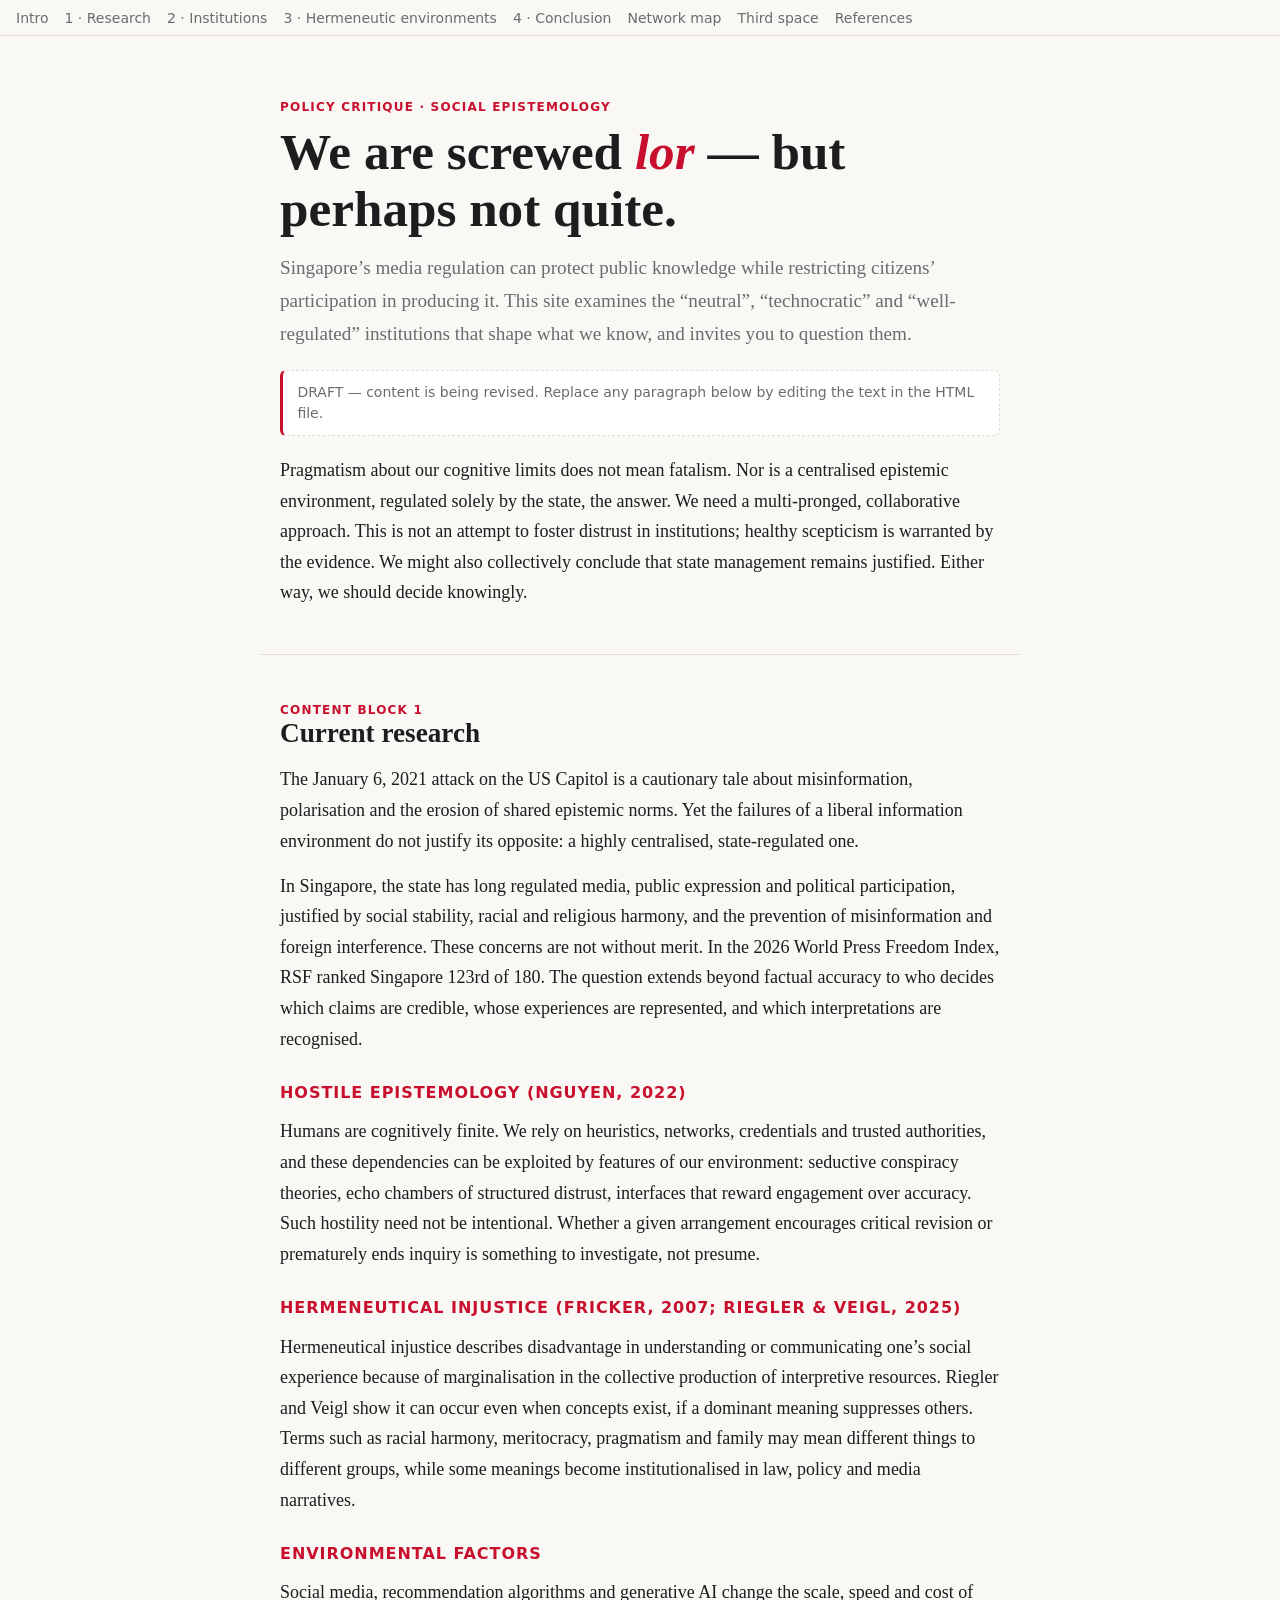
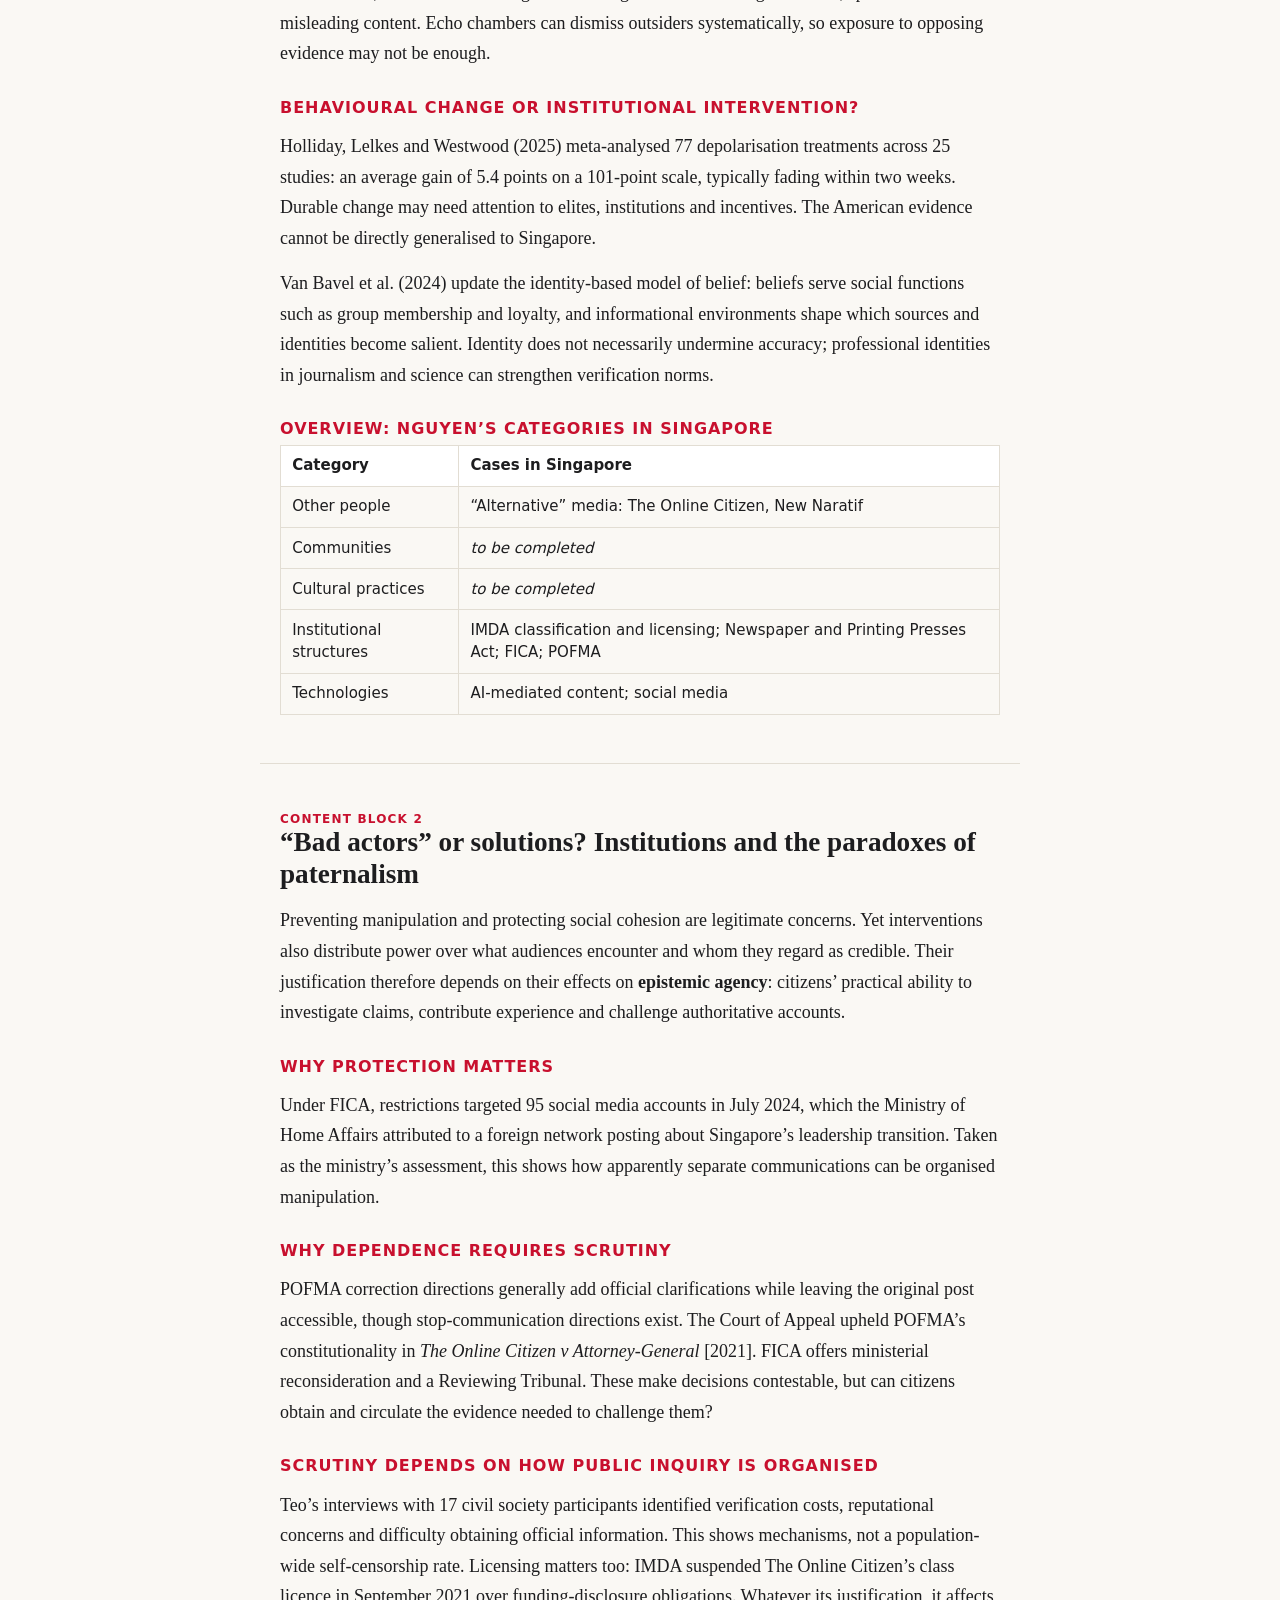
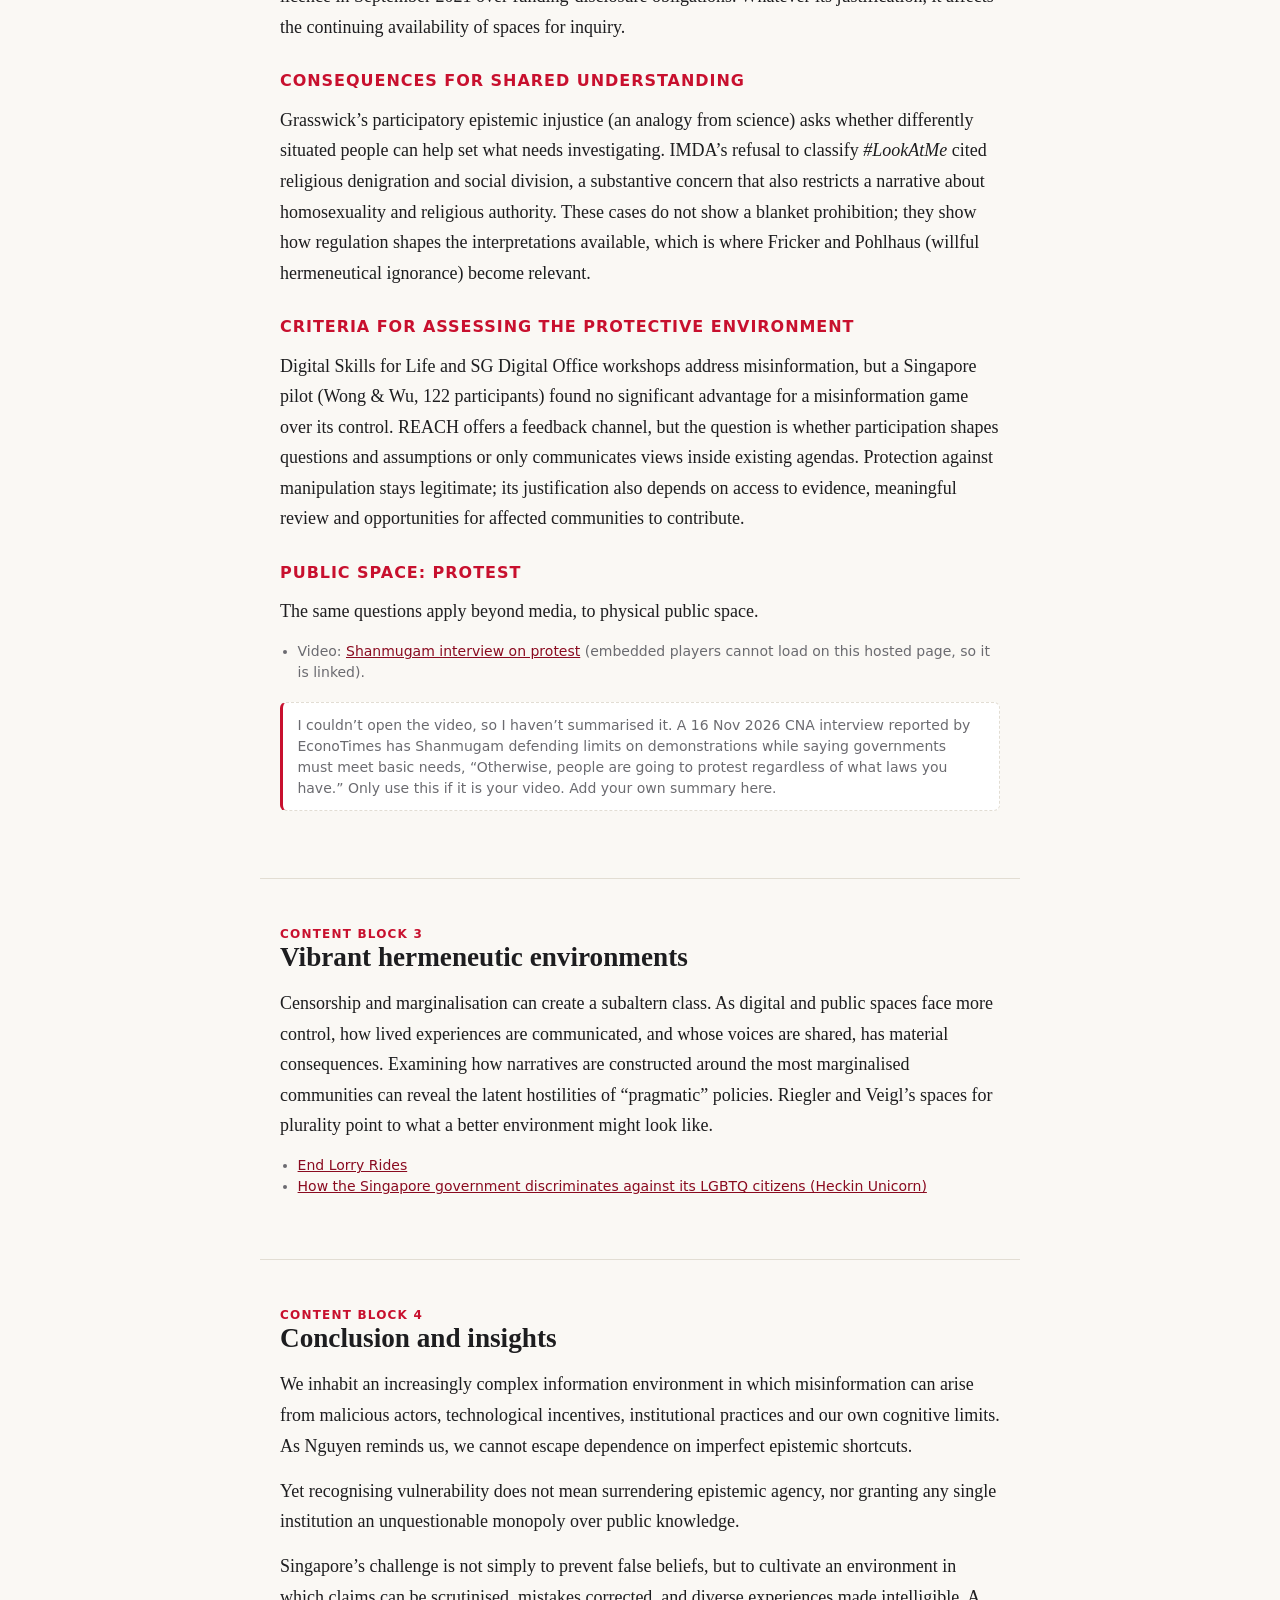
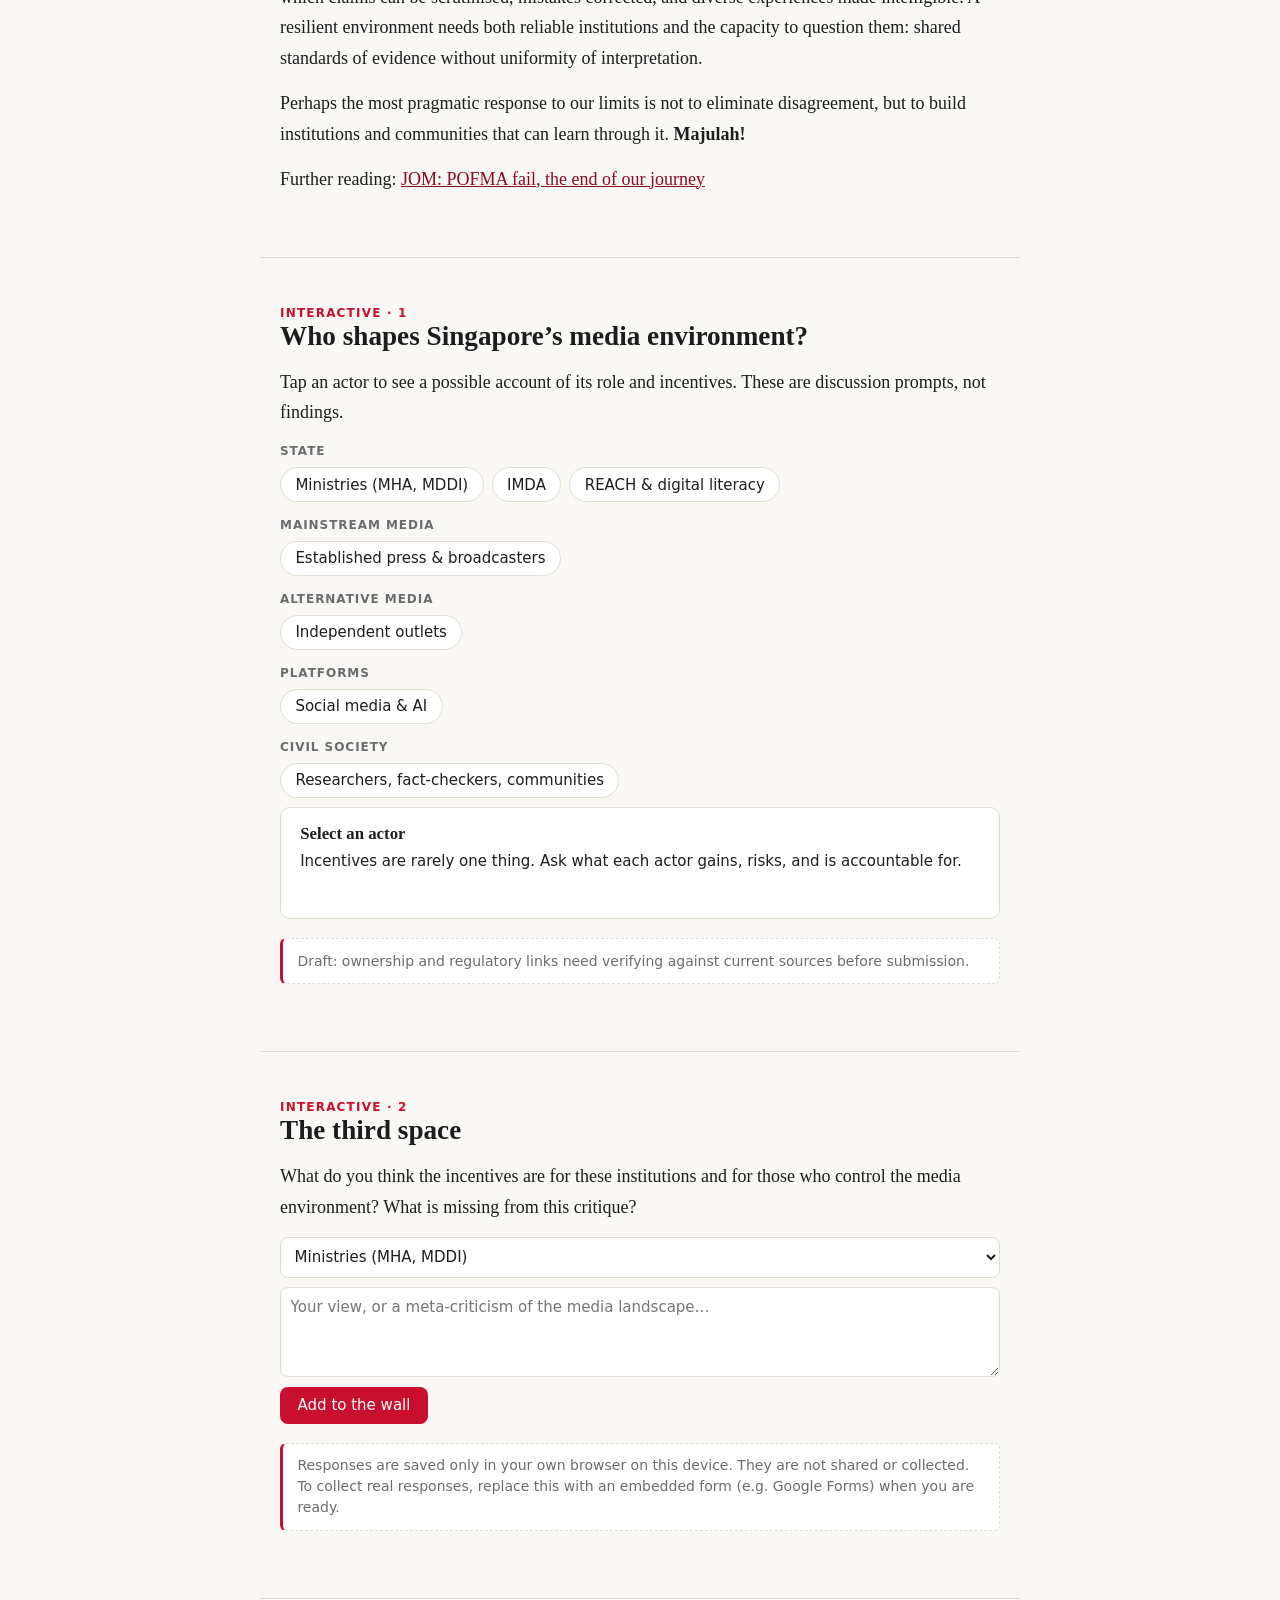
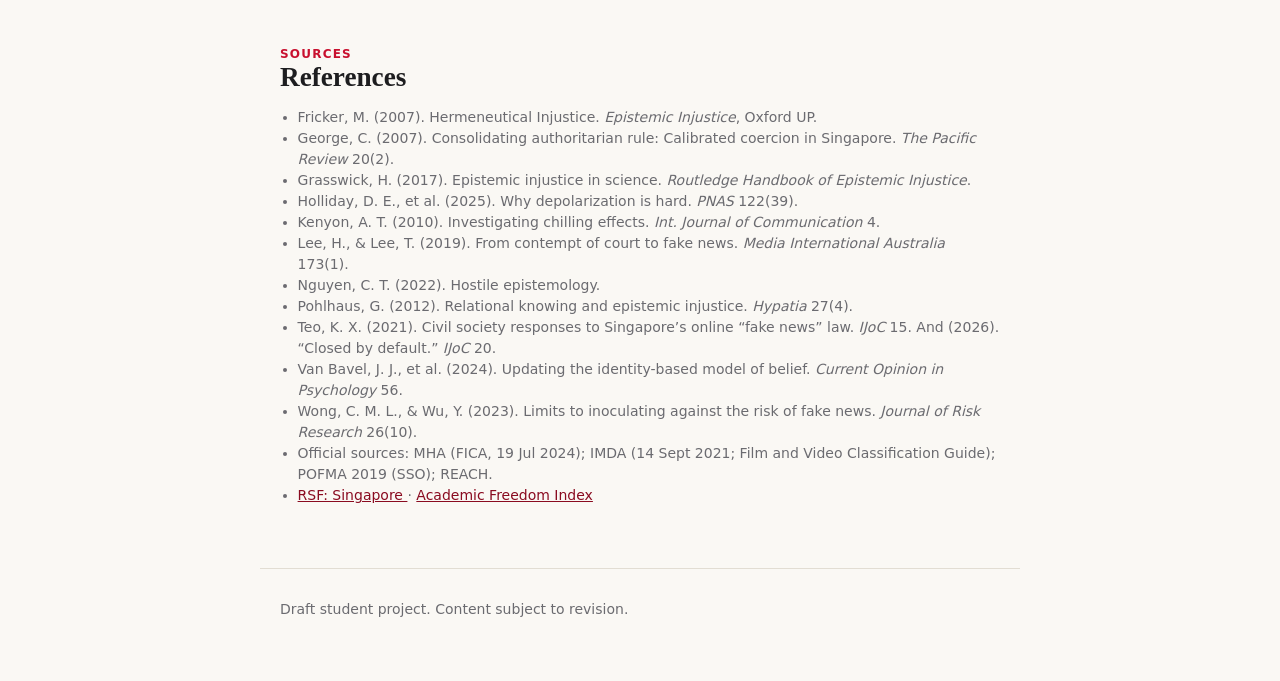
==== we-are-screwed-lor.html @ 7465f255 "Add epistemic environment page Co-authored-by: copilot-swe-agent[bot] <198982749+Copilot@users.norep" ====
<!doctype html>
<html lang="en">
  <head>
    <meta charset="utf-8">
    <meta name="viewport" content="width=device-width, initial-scale=1, viewport-fit=cover">
    <title>We Are Screwed Lor — Singapore’s Epistemic Environment</title>
    <style>
      :root {
        --bg: #faf8f4;
        --fg: #1d1d1f;
        --mute: #6b6b70;
        --card: #fff;
        --line: #e2ddd3;
        --acc: #c8102e;
        --acc2: #8a0b20;
        box-sizing: border-box;
        padding-top: env(safe-area-inset-top, 0px);
        padding-bottom: env(safe-area-inset-bottom, 0px);
      }

      @media (prefers-color-scheme: dark) {
        :root:not([data-theme="light"]) {
          --bg: #17161a;
          --fg: #ecebe8;
          --mute: #a09fa6;
          --card: #222126;
          --line: #38363d;
          --acc: #ff5a6e;
          --acc2: #ff8f9c;
        }
      }

      :root[data-theme="dark"] {
        --bg: #17161a;
        --fg: #ecebe8;
        --mute: #a09fa6;
        --card: #222126;
        --line: #38363d;
        --acc: #ff5a6e;
        --acc2: #ff8f9c;
      }

      html {
        scroll-behavior: smooth;
        scroll-padding-top: env(safe-area-inset-top, 0px);
      }

      * {
        box-sizing: border-box;
      }

      body {
        margin: 0;
        background: var(--bg);
        color: var(--fg);
        font: 18px/1.7 Georgia, "Times New Roman", serif;
      }

      nav {
        position: sticky;
        top: env(safe-area-inset-top, 0px);
        display: flex;
        gap: 1rem;
        overflow-x: auto;
        padding: 0.6rem 1rem;
        background: var(--bg);
        border-bottom: 1px solid var(--line);
        font: 14px system-ui, sans-serif;
        z-index: 5;
      }

      nav a {
        color: var(--mute);
        text-decoration: none;
        white-space: nowrap;
      }

      nav a:hover {
        color: var(--acc);
      }

      body::before {
        content: "";
        position: fixed;
        inset: 0 0 auto;
        height: env(safe-area-inset-top, 0px);
        background: var(--bg);
        z-index: 10;
      }

      header {
        max-width: 760px;
        margin: auto;
        padding: 4rem 1.25rem 2rem;
      }

      h1 {
        margin: 0.2em 0;
        font-size: clamp(2rem, 6vw, 3.2rem);
        line-height: 1.1;
      }

      h1 em {
        color: var(--acc);
      }

      h2 {
        margin: 0 0 0.3em;
        font-size: 1.7rem;
        line-height: 1.2;
      }

      h3 {
        margin: 1.8em 0 0.4em;
        color: var(--acc);
        font: 600 1rem system-ui, sans-serif;
        letter-spacing: 0.06em;
        text-transform: uppercase;
      }

      .tag {
        color: var(--acc);
        font: 600 12px system-ui, sans-serif;
        letter-spacing: 0.1em;
        text-transform: uppercase;
      }

      section {
        max-width: 760px;
        margin: auto;
        padding: 3rem 1.25rem;
        border-top: 1px solid var(--line);
      }

      p {
        margin: 0.8em 0;
      }

      .lede {
        color: var(--mute);
        font-size: 1.2rem;
      }

      .note {
        margin: 1.2rem 0;
        padding: 0.7rem 0.9rem;
        background: var(--card);
        border: 1px dashed var(--line);
        border-left: 3px solid var(--acc);
        border-radius: 6px;
        color: var(--mute);
        font: 14px/1.5 system-ui, sans-serif;
      }

      .wrap {
        overflow-x: auto;
      }

      table {
        width: 100%;
        min-width: 480px;
        border-collapse: collapse;
        font: 15px/1.5 system-ui, sans-serif;
      }

      th,
      td {
        padding: 0.55rem 0.7rem;
        border: 1px solid var(--line);
        text-align: left;
        vertical-align: top;
      }

      th {
        background: var(--card);
      }

      ul.src {
        padding-left: 1.1rem;
        color: var(--mute);
        font: 14px/1.5 system-ui, sans-serif;
      }

      a {
        color: var(--acc2);
      }

      /* interactive */
      .btns {
        display: flex;
        flex-wrap: wrap;
        gap: 0.5rem;
        margin: 0.6rem 0;
      }

      button,
      select,
      textarea {
        color: var(--fg);
        font: 15px system-ui, sans-serif;
      }

      .node {
        padding: 0.45rem 0.9rem;
        background: var(--card);
        border: 1px solid var(--line);
        border-radius: 999px;
        cursor: pointer;
      }

      .node[aria-pressed="true"] {
        background: var(--acc);
        border-color: var(--acc);
        color: #fff;
      }

      .layer {
        margin-top: 1rem;
        color: var(--mute);
        font: 600 12px system-ui, sans-serif;
        letter-spacing: 0.08em;
        text-transform: uppercase;
      }

      #detail {
        min-height: 7rem;
        padding: 1rem 1.2rem;
        background: var(--card);
        border: 1px solid var(--line);
        border-radius: 10px;
        font: 15px/1.6 system-ui, sans-serif;
      }

      #detail h4 {
        margin: 0 0 0.3rem;
        font: 600 1.05rem Georgia, serif;
      }

      form {
        display: grid;
        gap: 0.6rem;
      }

      select,
      textarea {
        width: 100%;
        padding: 0.6rem;
        background: var(--card);
        border: 1px solid var(--line);
        border-radius: 8px;
      }

      textarea {
        min-height: 90px;
        resize: vertical;
      }

      .go {
        justify-self: start;
        padding: 0.6rem 1.1rem;
        background: var(--acc);
        border: 0;
        border-radius: 8px;
        color: #fff;
        cursor: pointer;
      }

      .entry {
        margin: 0.6rem 0;
        padding: 0.7rem 0.9rem;
        background: var(--card);
        border: 1px solid var(--line);
        border-radius: 8px;
        font: 15px/1.5 system-ui, sans-serif;
      }

      .entry small {
        display: block;
        color: var(--mute);
      }

      footer {
        max-width: 760px;
        margin: auto;
        padding: 2rem 1.25rem 4rem;
        border-top: 1px solid var(--line);
        color: var(--mute);
        font: 14px system-ui, sans-serif;
      }
    </style>
  </head>
  <body>
    <nav>
      <a href="#top">Intro</a>
      <a href="#b1">1 · Research</a>
      <a href="#b2">2 · Institutions</a>
      <a href="#b3">3 · Hermeneutic environments</a>
      <a href="#b4">4 · Conclusion</a>
      <a href="#map">Network map</a>
      <a href="#forum">Third space</a>
      <a href="#refs">References</a>
    </nav>

    <header id="top">
      <div class="tag">Policy critique · Social epistemology</div>
      <h1>We are screwed <em>lor</em> — but perhaps not quite.</h1>
      <p class="lede">
        Singapore’s media regulation can protect public knowledge while
        restricting citizens’ participation in producing it. This site examines
        the “neutral”, “technocratic” and “well-regulated” institutions that
        shape what we know, and invites you to question them.
      </p>
      <div class="note">
        DRAFT — content is being revised. Replace any paragraph below by editing
        the text in the HTML file.
      </div>
      <p>
        Pragmatism about our cognitive limits does not mean fatalism. Nor is a
        centralised epistemic environment, regulated solely by the state, the
        answer. We need a multi-pronged, collaborative approach. This is not an
        attempt to foster distrust in institutions; healthy scepticism is
        warranted by the evidence. We might also collectively conclude that
        state management remains justified. Either way, we should decide
        knowingly.
      </p>
    </header>

    <section id="b1">
      <div class="tag">Content block 1</div>
      <h2>Current research</h2>
      <p>
        The January 6, 2021 attack on the US Capitol is a cautionary tale about
        misinformation, polarisation and the erosion of shared epistemic norms.
        Yet the failures of a liberal information environment do not justify its
        opposite: a highly centralised, state-regulated one.
      </p>
      <p>
        In Singapore, the state has long regulated media, public expression and
        political participation, justified by social stability, racial and
        religious harmony, and the prevention of misinformation and foreign
        interference. These concerns are not without merit. In the 2026 World
        Press Freedom Index, RSF ranked Singapore 123rd of 180. The question
        extends beyond factual accuracy to who decides which claims are
        credible, whose experiences are represented, and which interpretations
        are recognised.
      </p>

      <h3>Hostile epistemology (Nguyen, 2022)</h3>
      <p>
        Humans are cognitively finite. We rely on heuristics, networks,
        credentials and trusted authorities, and these dependencies can be
        exploited by features of our environment: seductive conspiracy
        theories, echo chambers of structured distrust, interfaces that reward
        engagement over accuracy. Such hostility need not be intentional.
        Whether a given arrangement encourages critical revision or prematurely
        ends inquiry is something to investigate, not presume.
      </p>

      <h3>Hermeneutical injustice (Fricker, 2007; Riegler &amp; Veigl, 2025)</h3>
      <p>
        Hermeneutical injustice describes disadvantage in understanding or
        communicating one’s social experience because of marginalisation in the
        collective production of interpretive resources. Riegler and Veigl show
        it can occur even when concepts exist, if a dominant meaning suppresses
        others. Terms such as racial harmony, meritocracy, pragmatism and family
        may mean different things to different groups, while some meanings
        become institutionalised in law, policy and media narratives.
      </p>

      <h3>Environmental factors</h3>
      <p>
        Social media, recommendation algorithms and generative AI change the
        scale, speed and cost of misleading content. Echo chambers can dismiss
        outsiders systematically, so exposure to opposing evidence may not be
        enough.
      </p>

      <h3>Behavioural change or institutional intervention?</h3>
      <p>
        Holliday, Lelkes and Westwood (2025) meta-analysed 77 depolarisation
        treatments across 25 studies: an average gain of 5.4 points on a
        101-point scale, typically fading within two weeks. Durable change may
        need attention to elites, institutions and incentives. The American
        evidence cannot be directly generalised to Singapore.
      </p>
      <p>
        Van Bavel et al. (2024) update the identity-based model of belief:
        beliefs serve social functions such as group membership and loyalty, and
        informational environments shape which sources and identities become
        salient. Identity does not necessarily undermine accuracy; professional
        identities in journalism and science can strengthen verification norms.
      </p>

      <h3>Overview: Nguyen’s categories in Singapore</h3>
      <div class="wrap">
        <table>
          <tr>
            <th>Category</th>
            <th>Cases in Singapore</th>
          </tr>
          <tr>
            <td>Other people</td>
            <td>“Alternative” media: The Online Citizen, New Naratif</td>
          </tr>
          <tr>
            <td>Communities</td>
            <td><em>to be completed</em></td>
          </tr>
          <tr>
            <td>Cultural practices</td>
            <td><em>to be completed</em></td>
          </tr>
          <tr>
            <td>Institutional structures</td>
            <td>
              IMDA classification and licensing; Newspaper and Printing Presses
              Act; FICA; POFMA
            </td>
          </tr>
          <tr>
            <td>Technologies</td>
            <td>AI-mediated content; social media</td>
          </tr>
        </table>
      </div>
    </section>

    <section id="b2">
      <div class="tag">Content block 2</div>
      <h2>
        “Bad actors” or solutions? Institutions and the paradoxes of paternalism
      </h2>
      <p>
        Preventing manipulation and protecting social cohesion are legitimate
        concerns. Yet interventions also distribute power over what audiences
        encounter and whom they regard as credible. Their justification
        therefore depends on their effects on <strong>epistemic agency</strong>:
        citizens’ practical ability to investigate claims, contribute experience
        and challenge authoritative accounts.
      </p>

      <h3>Why protection matters</h3>
      <p>
        Under FICA, restrictions targeted 95 social media accounts in July 2024,
        which the Ministry of Home Affairs attributed to a foreign network
        posting about Singapore’s leadership transition. Taken as the ministry’s
        assessment, this shows how apparently separate communications can be
        organised manipulation.
      </p>

      <h3>Why dependence requires scrutiny</h3>
      <p>
        POFMA correction directions generally add official clarifications while
        leaving the original post accessible, though stop-communication
        directions exist. The Court of Appeal upheld POFMA’s constitutionality
        in <em>The Online Citizen v Attorney-General</em> [2021]. FICA offers
        ministerial reconsideration and a Reviewing Tribunal. These make
        decisions contestable, but can citizens obtain and circulate the
        evidence needed to challenge them?
      </p>

      <h3>Scrutiny depends on how public inquiry is organised</h3>
      <p>
        Teo’s interviews with 17 civil society participants identified
        verification costs, reputational concerns and difficulty obtaining
        official information. This shows mechanisms, not a population-wide
        self-censorship rate. Licensing matters too: IMDA suspended The Online
        Citizen’s class licence in September 2021 over funding-disclosure
        obligations. Whatever its justification, it affects the continuing
        availability of spaces for inquiry.
      </p>

      <h3>Consequences for shared understanding</h3>
      <p>
        Grasswick’s participatory epistemic injustice (an analogy from science)
        asks whether differently situated people can help set what needs
        investigating. IMDA’s refusal to classify <em>#LookAtMe</em> cited
        religious denigration and social division, a substantive concern that
        also restricts a narrative about homosexuality and religious authority.
        These cases do not show a blanket prohibition; they show how regulation
        shapes the interpretations available, which is where Fricker and
        Pohlhaus (willful hermeneutical ignorance) become relevant.
      </p>

      <h3>Criteria for assessing the protective environment</h3>
      <p>
        Digital Skills for Life and SG Digital Office workshops address
        misinformation, but a Singapore pilot (Wong &amp; Wu, 122 participants)
        found no significant advantage for a misinformation game over its
        control. REACH offers a feedback channel, but the question is whether
        participation shapes questions and assumptions or only communicates
        views inside existing agendas. Protection against manipulation stays
        legitimate; its justification also depends on access to evidence,
        meaningful review and opportunities for affected communities to
        contribute.
      </p>

      <h3>Public space: protest</h3>
      <p>The same questions apply beyond media, to physical public space.</p>
      <ul class="src">
        <li>
          Video:
          <a
            href="https://youtu.be/OO8Z6RPK0m8?si=cktNODG3npCuOrDd"
            target="_blank"
            rel="noopener"
          >Shanmugam interview on protest</a>
          (embedded players cannot load on this hosted page, so it is linked).
        </li>
      </ul>
      <div class="note">
        I couldn’t open the video, so I haven’t summarised it. A 16 Nov 2026 CNA
        interview reported by EconoTimes has Shanmugam defending limits on
        demonstrations while saying governments must meet basic needs,
        “Otherwise, people are going to protest regardless of what laws you
        have.” Only use this if it is your video. Add your own summary here.
      </div>
    </section>

    <section id="b3">
      <div class="tag">Content block 3</div>
      <h2>Vibrant hermeneutic environments</h2>
      <p>
        Censorship and marginalisation can create a subaltern class. As digital
        and public spaces face more control, how lived experiences are
        communicated, and whose voices are shared, has material consequences.
        Examining how narratives are constructed around the most marginalised
        communities can reveal the latent hostilities of “pragmatic” policies.
        Riegler and Veigl’s spaces for plurality point to what a better
        environment might look like.
      </p>
      <ul class="src">
        <li>
          <a href="https://endlorryrides.com/" target="_blank" rel="noopener">
            End Lorry Rides
          </a>
        </li>
        <li>
          <a
            href="https://heckinunicorn.com/blogs/heckin-unicorn-blog/how-the-singapore-government-discriminates-against-its-lgbtq-citizens"
            target="_blank"
            rel="noopener"
          >
            How the Singapore government discriminates against its LGBTQ
            citizens (Heckin Unicorn)
          </a>
        </li>
      </ul>
    </section>

    <section id="b4">
      <div class="tag">Content block 4</div>
      <h2>Conclusion and insights</h2>
      <p>
        We inhabit an increasingly complex information environment in which
        misinformation can arise from malicious actors, technological
        incentives, institutional practices and our own cognitive limits. As
        Nguyen reminds us, we cannot escape dependence on imperfect epistemic
        shortcuts.
      </p>
      <p>
        Yet recognising vulnerability does not mean surrendering epistemic
        agency, nor granting any single institution an unquestionable monopoly
        over public knowledge.
      </p>
      <p>
        Singapore’s challenge is not simply to prevent false beliefs, but to
        cultivate an environment in which claims can be scrutinised, mistakes
        corrected, and diverse experiences made intelligible. A resilient
        environment needs both reliable institutions and the capacity to
        question them: shared standards of evidence without uniformity of
        interpretation.
      </p>
      <p>
        Perhaps the most pragmatic response to our limits is not to eliminate
        disagreement, but to build institutions and communities that can learn
        through it. <strong>Majulah!</strong>
      </p>
      <p>
        Further reading:
        <a
          href="https://www.jom.media/pofma-fail-the-end-of-our-journey/"
          target="_blank"
          rel="noopener"
        >JOM: POFMA fail, the end of our journey</a>
      </p>
    </section>

    <section id="map">
      <div class="tag">Interactive · 1</div>
      <h2>Who shapes Singapore’s media environment?</h2>
      <p>
        Tap an actor to see a possible account of its role and incentives. These
        are discussion prompts, not findings.
      </p>
      <div id="nodes"></div>
      <div id="detail">
        <h4>Select an actor</h4>
        Incentives are rarely one thing. Ask what each actor gains, risks, and is
        accountable for.
      </div>
      <div class="note">
        Draft: ownership and regulatory links need verifying against current
        sources before submission.
      </div>
    </section>

    <section id="forum">
      <div class="tag">Interactive · 2</div>
      <h2>The third space</h2>
      <p>
        What do you think the incentives are for these institutions and for those
        who control the media environment? What is missing from this critique?
      </p>
      <form id="f">
        <select id="who" aria-label="About which actor"></select>
        <textarea
          id="txt"
          placeholder="Your view, or a meta-criticism of the media landscape…"
          required
        ></textarea>
        <button class="go" type="submit">Add to the wall</button>
      </form>
      <div class="note">
        Responses are saved only in your own browser on this device. They are
        not shared or collected. To collect real responses, replace this with an
        embedded form (e.g. Google Forms) when you are ready.
      </div>
      <div id="wall"></div>
    </section>

    <section id="refs">
      <div class="tag">Sources</div>
      <h2>References</h2>
      <ul class="src">
        <li>
          Fricker, M. (2007). Hermeneutical Injustice.
          <em>Epistemic Injustice</em>, Oxford UP.
        </li>
        <li>
          George, C. (2007). Consolidating authoritarian rule: Calibrated
          coercion in Singapore. <em>The Pacific Review</em> 20(2).
        </li>
        <li>
          Grasswick, H. (2017). Epistemic injustice in science.
          <em>Routledge Handbook of Epistemic Injustice</em>.
        </li>
        <li>
          Holliday, D. E., et al. (2025). Why depolarization is hard.
          <em>PNAS</em> 122(39).
        </li>
        <li>
          Kenyon, A. T. (2010). Investigating chilling effects.
          <em>Int. Journal of Communication</em> 4.
        </li>
        <li>
          Lee, H., &amp; Lee, T. (2019). From contempt of court to fake news.
          <em>Media International Australia</em> 173(1).
        </li>
        <li>Nguyen, C. T. (2022). Hostile epistemology.</li>
        <li>
          Pohlhaus, G. (2012). Relational knowing and epistemic injustice.
          <em>Hypatia</em> 27(4).
        </li>
        <li>
          Teo, K. X. (2021). Civil society responses to Singapore’s online “fake
          news” law. <em>IJoC</em> 15. And (2026). “Closed by default.”
          <em>IJoC</em> 20.
        </li>
        <li>
          Van Bavel, J. J., et al. (2024). Updating the identity-based model of
          belief. <em>Current Opinion in Psychology</em> 56.
        </li>
        <li>
          Wong, C. M. L., &amp; Wu, Y. (2023). Limits to inoculating against the
          risk of fake news. <em>Journal of Risk Research</em> 26(10).
        </li>
        <li>
          Official sources: MHA (FICA, 19 Jul 2024); IMDA (14 Sept 2021; Film
          and Video Classification Guide); POFMA 2019 (SSO); REACH.
        </li>
        <li>
          <a href="https://rsf.org/en/country/singapore" target="_blank" rel="noopener">
            RSF: Singapore
          </a>
          ·
          <a href="https://academic-freedom-index.net/" target="_blank" rel="noopener">
            Academic Freedom Index
          </a>
        </li>
      </ul>
    </section>
    <footer>Draft student project. Content subject to revision.</footer>

    <script>
      var ACTORS = [
        {
          l: "State",
          n: "Ministries (MHA, MDDI)",
          d: "Administer POFMA and FICA. Possible incentives: social stability, national security, public trust in official information. Also a participant in public knowledge production, with political interests of its own. Question: who reviews the reviewer?"
        },
        {
          l: "State",
          n: "IMDA",
          d: "Licenses broadcasters and online services and classifies films. Possible incentives: administrative consistency, social harmony, compliance. Question: how are “harm” and “denigration” defined, and who is consulted?"
        },
        {
          l: "State",
          n: "REACH & digital literacy",
          d: "Official feedback and education channels (REACH, Digital Skills for Life). Possible incentives: legitimacy, citizen buy-in, resilience. Question: does feedback reshape agendas or only inform them?"
        },
        {
          l: "Mainstream media",
          n: "Established press & broadcasters",
          d: "Operate under the Newspaper and Printing Presses Act framework and market pressures. Possible incentives: audience, advertising, regulatory goodwill. Verify current ownership and funding before citing."
        },
        {
          l: "Alternative media",
          n: "Independent outlets",
          d: "E.g. The Online Citizen, New Naratif. Possible incentives: filling gaps in coverage, advocacy, donations. Risks: licence suspension, funding-disclosure scrutiny, verification costs."
        },
        {
          l: "Platforms",
          n: "Social media & AI",
          d: "Recommendation systems and generative AI. Possible incentives: engagement and attention rather than accuracy, a not-quite-intentional hostility in Nguyen’s terms."
        },
        {
          l: "Civil society",
          n: "Researchers, fact-checkers, communities",
          d: "Academics, fact-checking groups and affected communities. Possible incentives: credibility, funding, access to evidence. Question: whose interpretations get uptake?"
        }
      ];

      var nodes = document.getElementById("nodes");
      var det = document.getElementById("detail");
      var who = document.getElementById("who");
      var last = "";

      ACTORS.forEach(function (a) {
        if (a.l !== last) {
          var h = document.createElement("div");
          h.className = "layer";
          h.textContent = a.l;
          nodes.appendChild(h);

          var b = document.createElement("div");
          b.className = "btns";
          b.id = "g" + a.l.replace(/\W/g, "");
          nodes.appendChild(b);
          last = a.l;
        }

        var btn = document.createElement("button");
        btn.className = "node";
        btn.textContent = a.n;
        btn.setAttribute("aria-pressed", "false");
        btn.onclick = function () {
          document.querySelectorAll(".node").forEach(function (x) {
            x.setAttribute("aria-pressed", "false");
          });
          btn.setAttribute("aria-pressed", "true");
          det.innerHTML = "<h4></h4><span></span>";
          det.querySelector("h4").textContent = a.n;
          det.querySelector("span").textContent = a.d;
        };
        document
          .getElementById("g" + a.l.replace(/\W/g, ""))
          .appendChild(btn);

        var o = document.createElement("option");
        o.textContent = a.n;
        who.appendChild(o);
      });

      var g = document.createElement("option");
      g.textContent = "General / something missing";
      who.appendChild(g);

      var wall = document.getElementById("wall");
      var KEY = "sg-epistemic-wall";
      var items = [];

      try {
        items = JSON.parse(localStorage.getItem(KEY) || "[]");
      } catch (e) {
        items = [];
      }

      function draw() {
        wall.innerHTML = "";
        items.slice().reverse().forEach(function (it) {
          var d = document.createElement("div");
          d.className = "entry";
          var s = document.createElement("small");
          s.textContent = it.w;
          var p = document.createElement("span");
          p.textContent = it.t;
          d.appendChild(s);
          d.appendChild(p);
          wall.appendChild(d);
        });
      }

      document.getElementById("f").onsubmit = function (e) {
        e.preventDefault();
        var t = document.getElementById("txt");
        if (!t.value.trim()) return;
        items.push({ w: who.value, t: t.value.trim() });
        try {
          localStorage.setItem(KEY, JSON.stringify(items));
        } catch (x) {}
        t.value = "";
        draw();
      };

      draw();
    </script>
  </body>
</html>
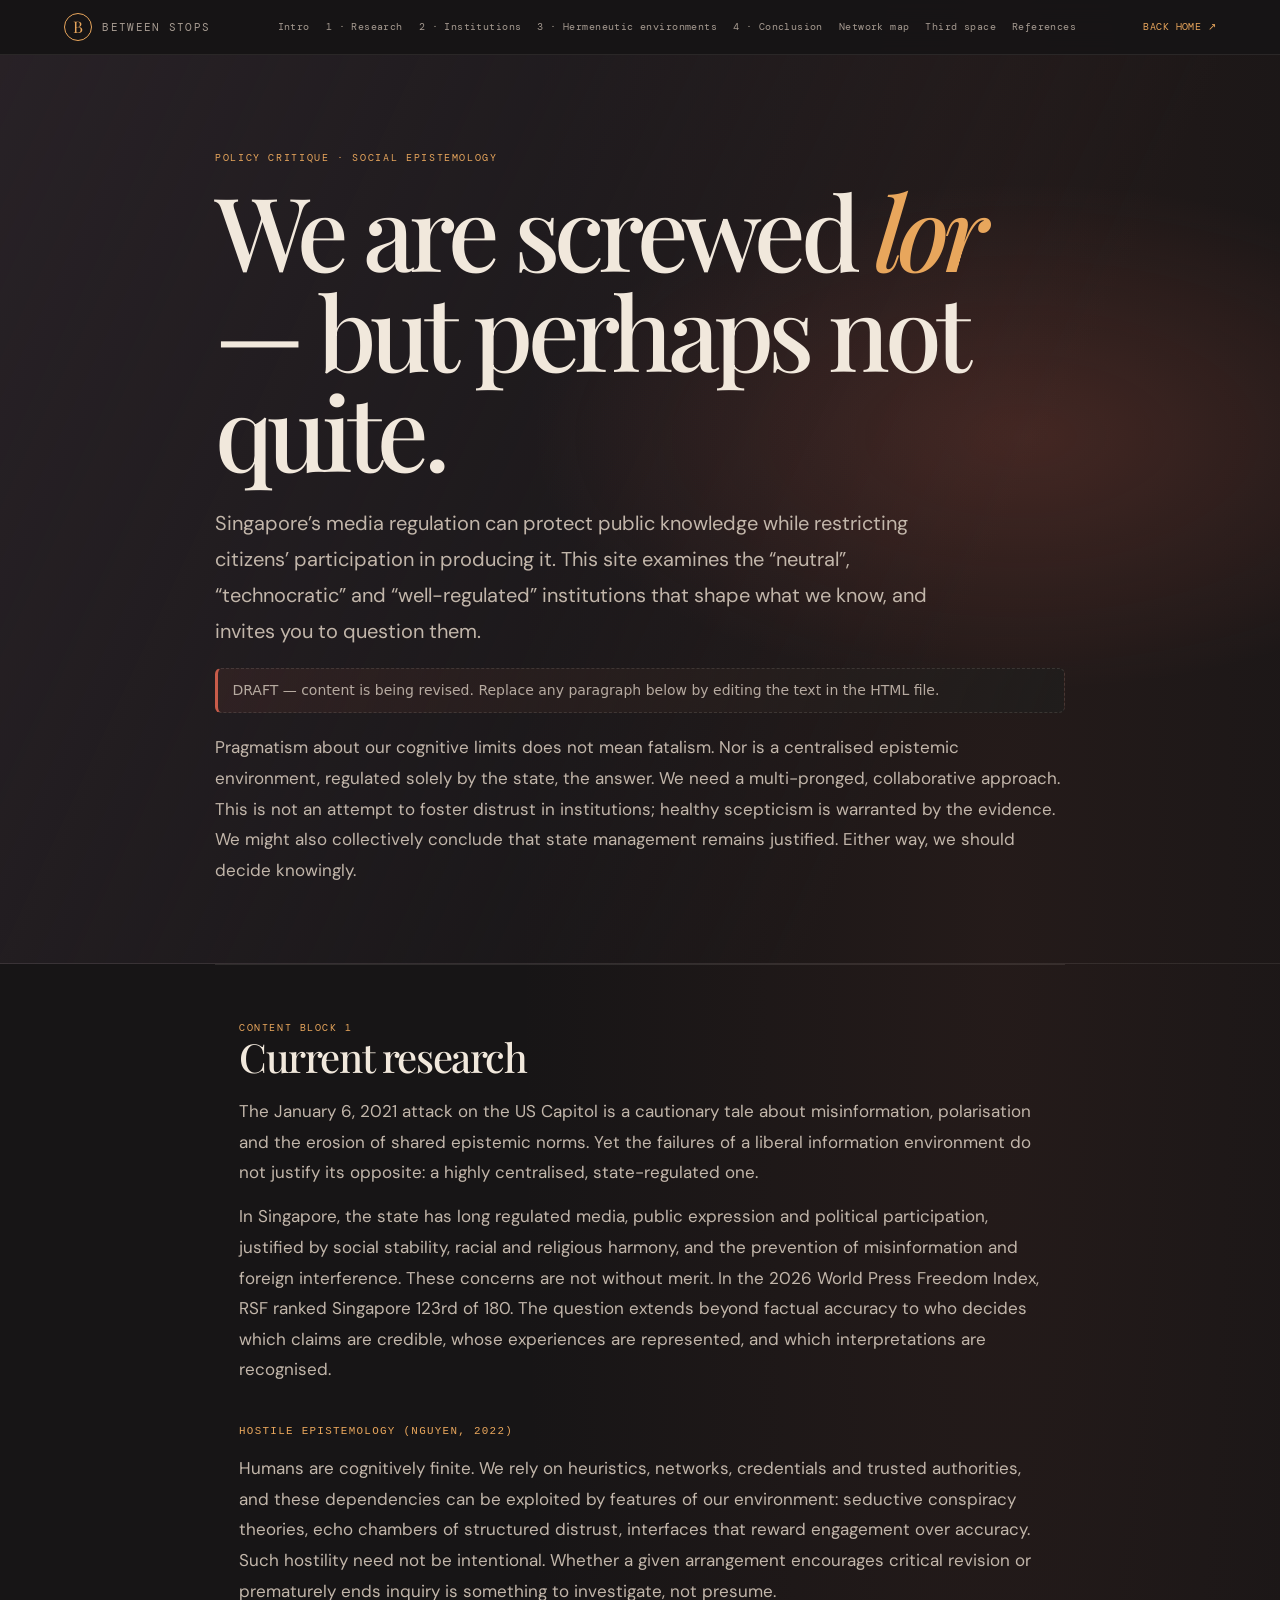
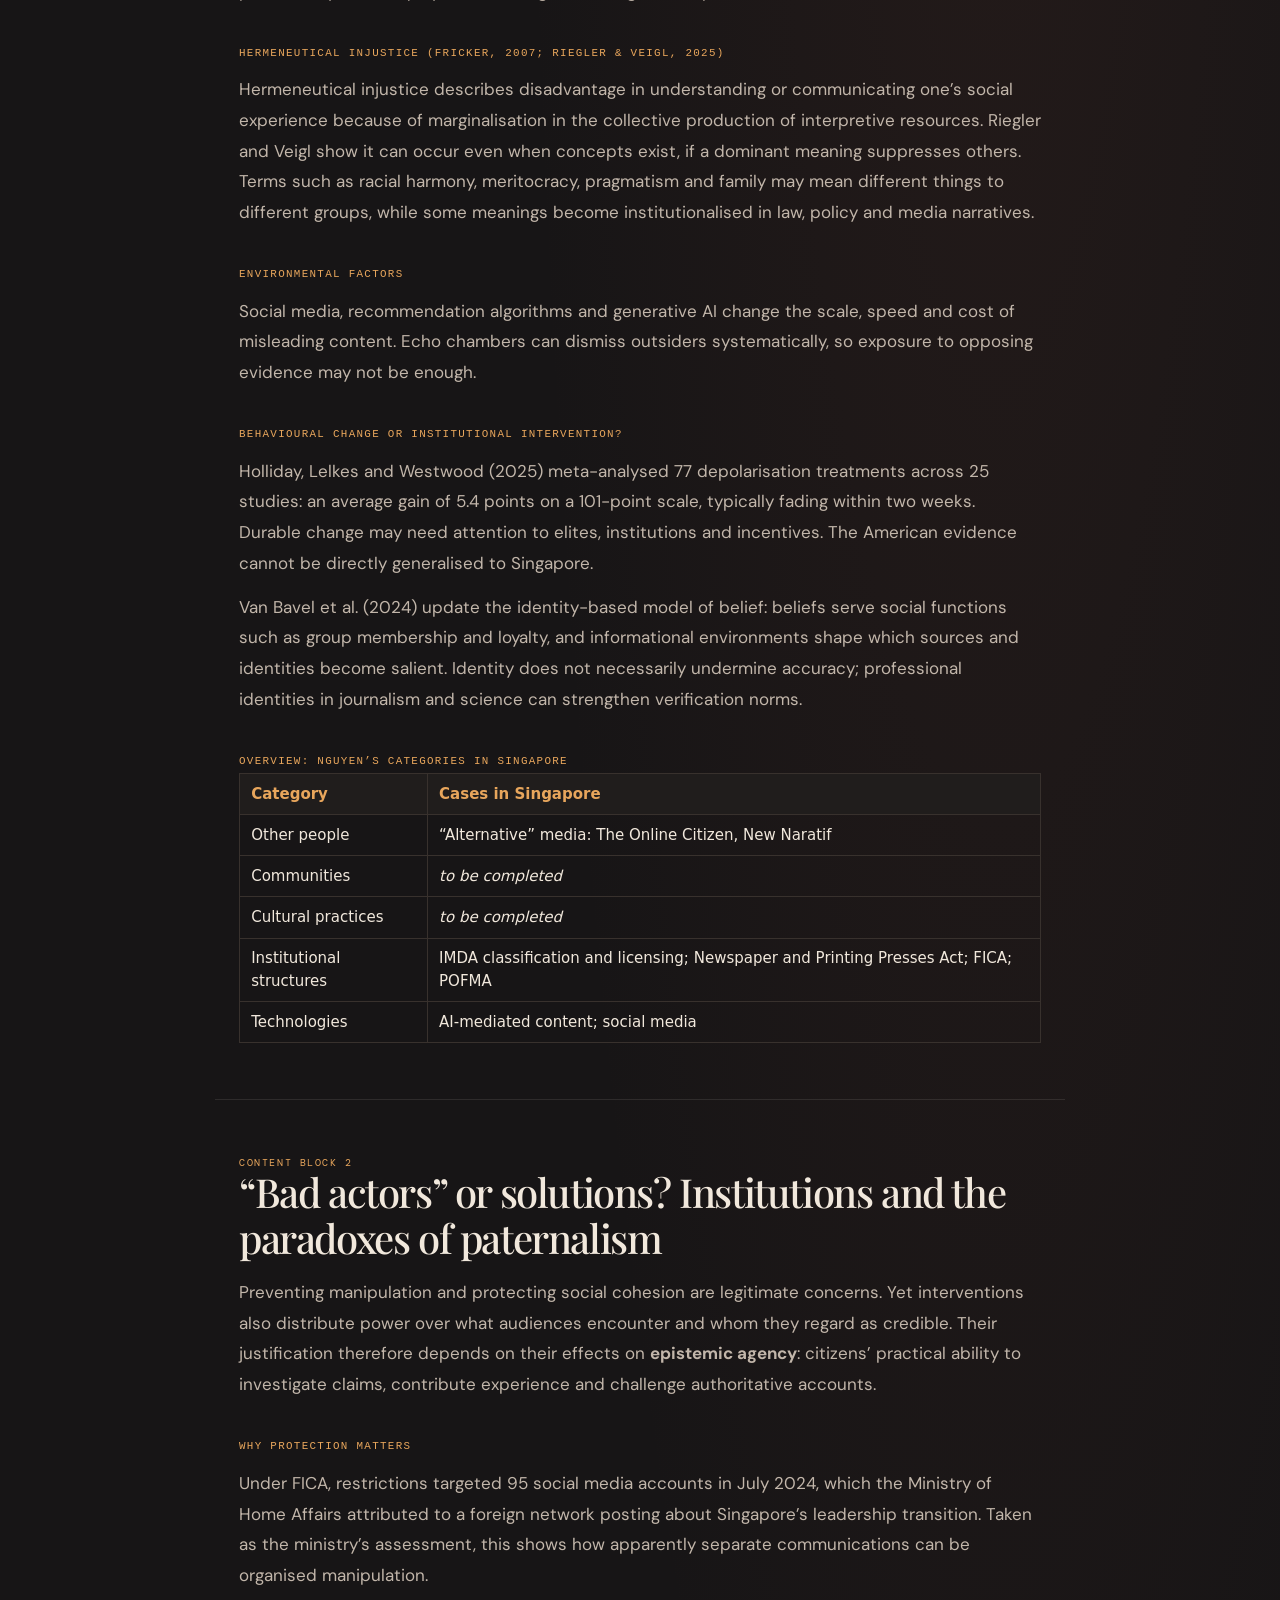
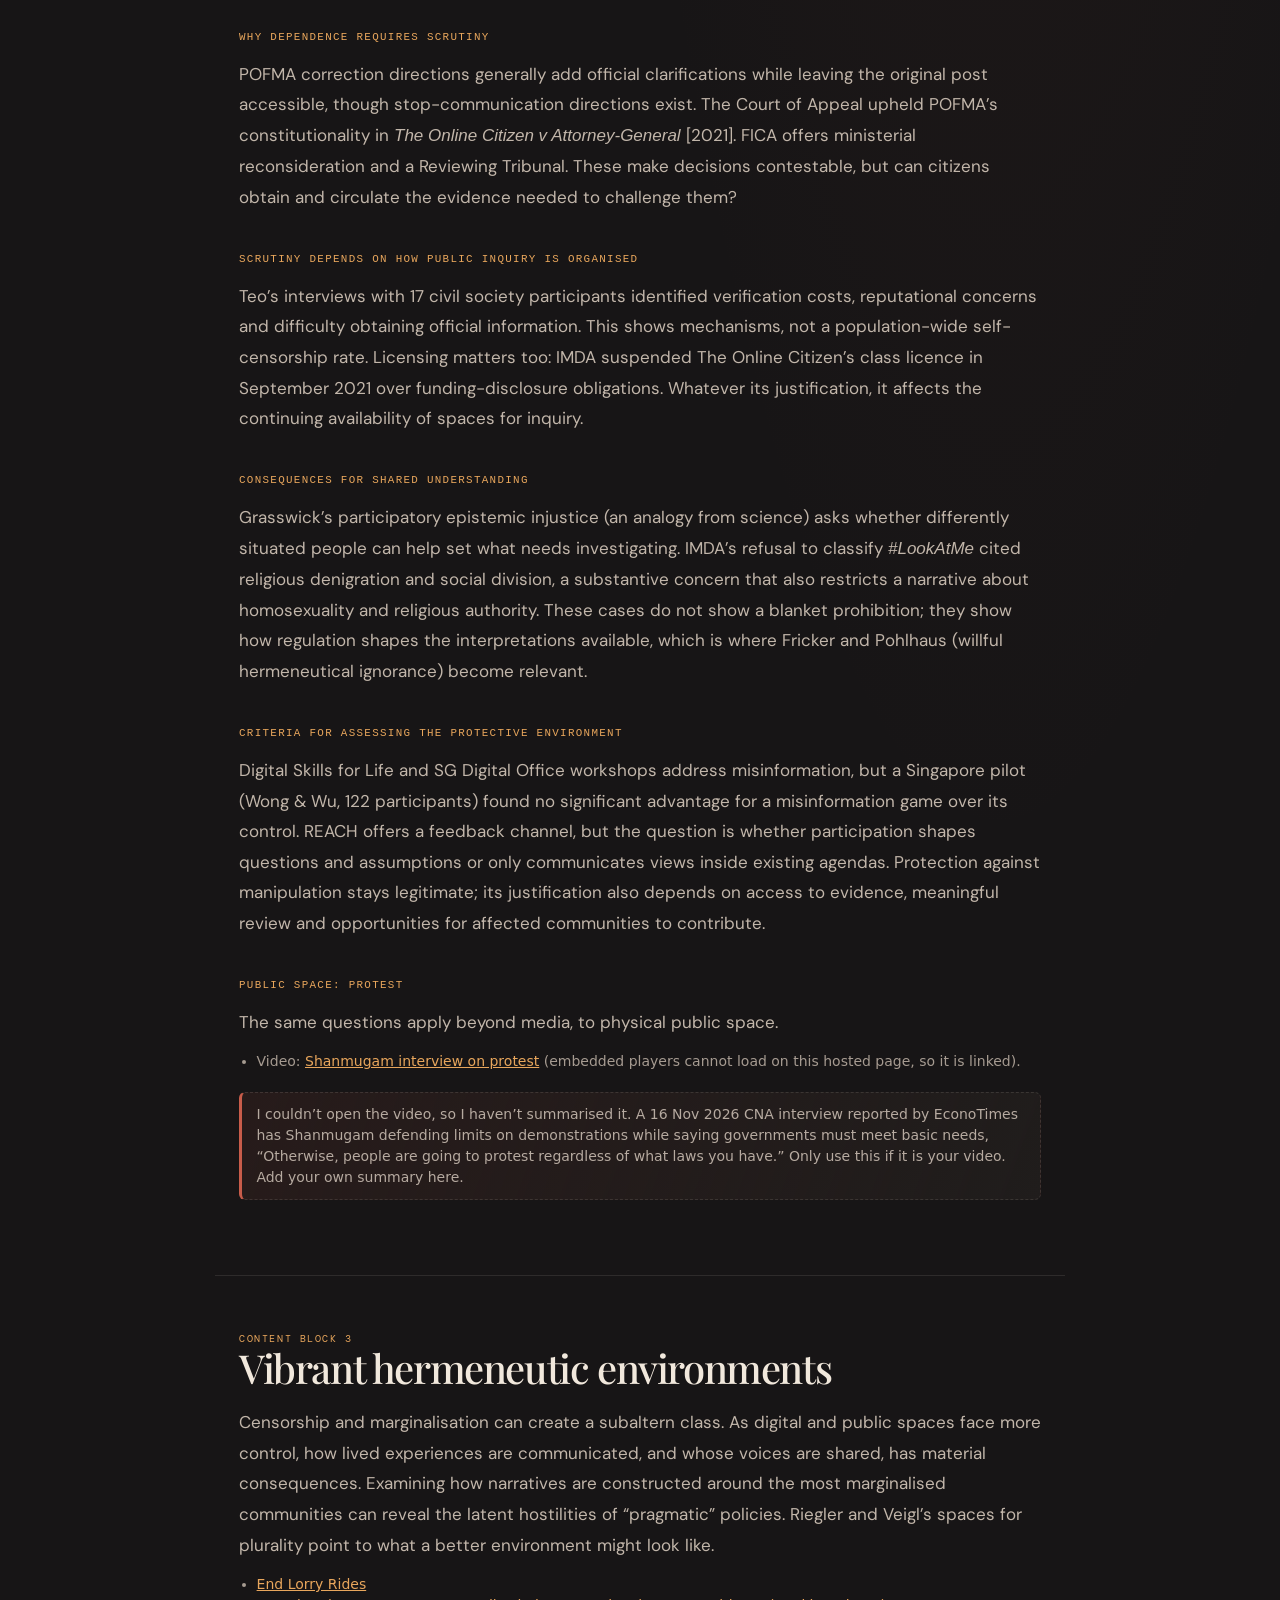
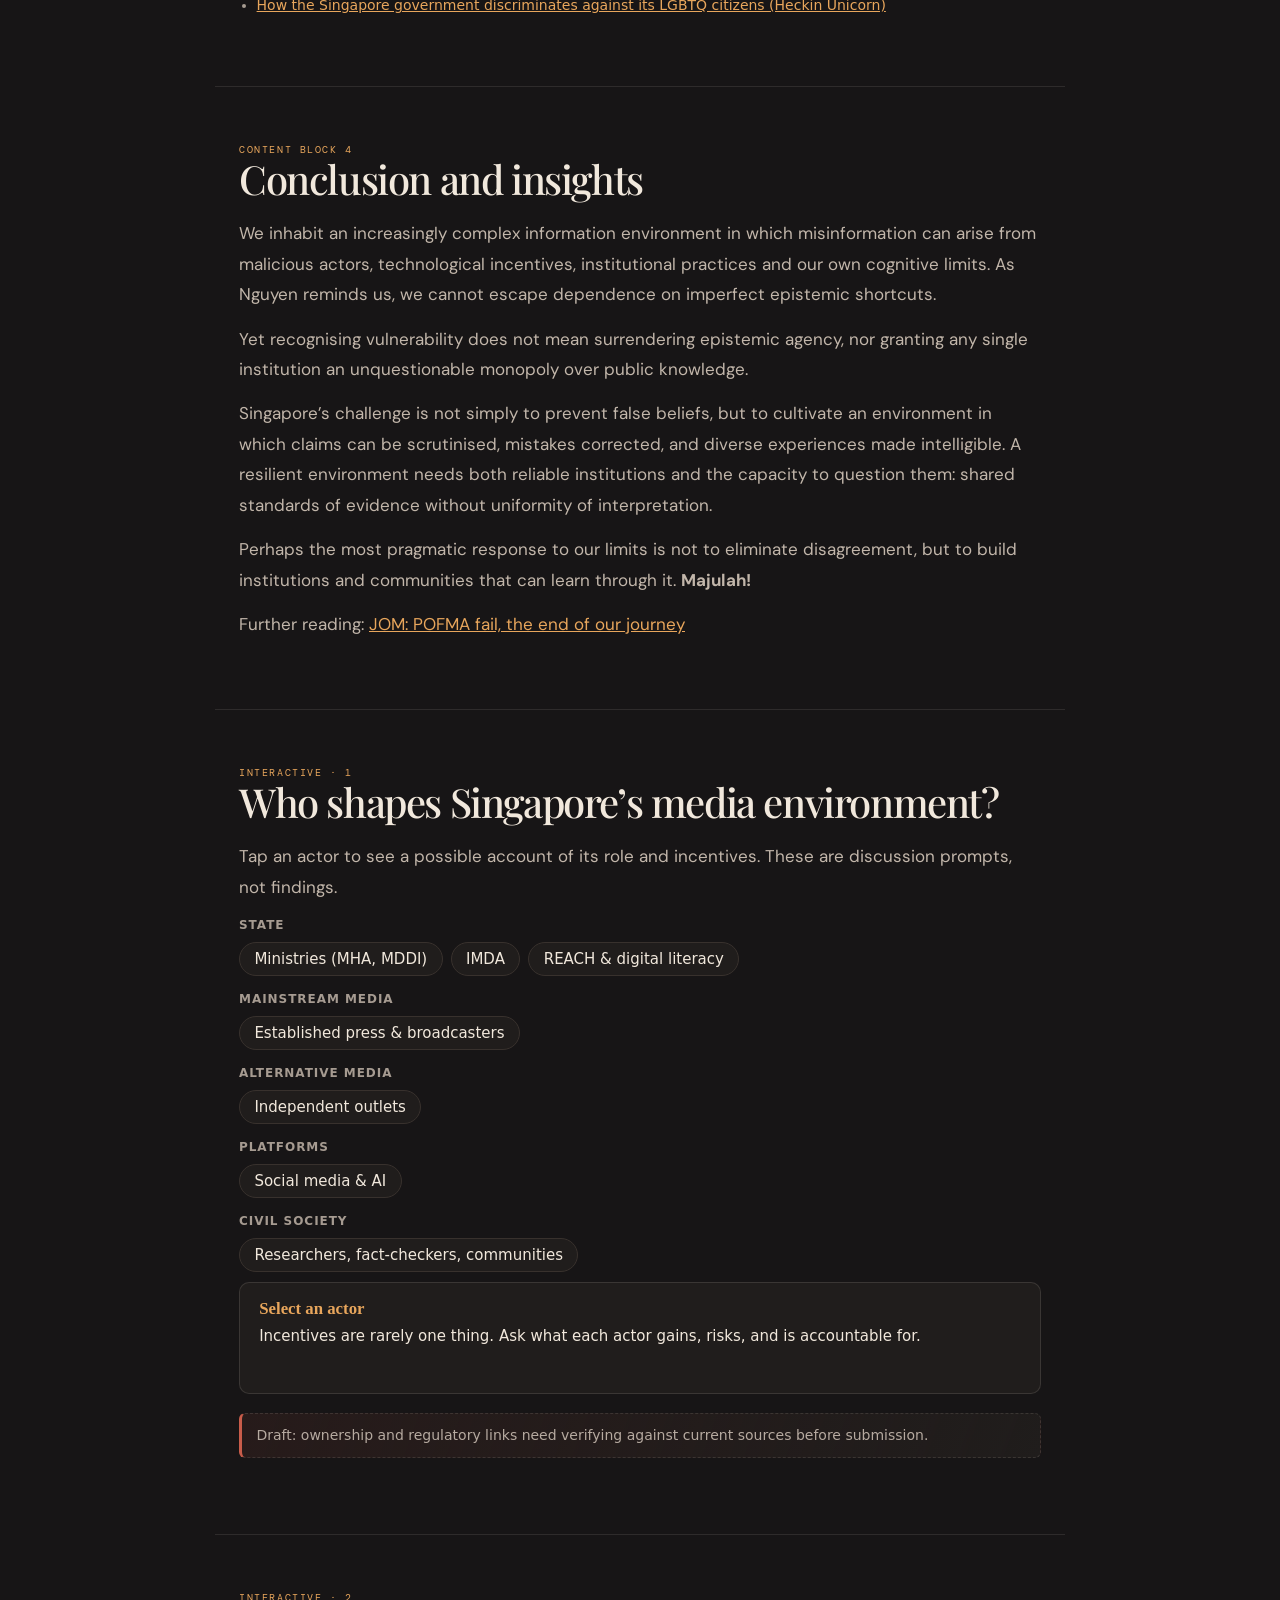
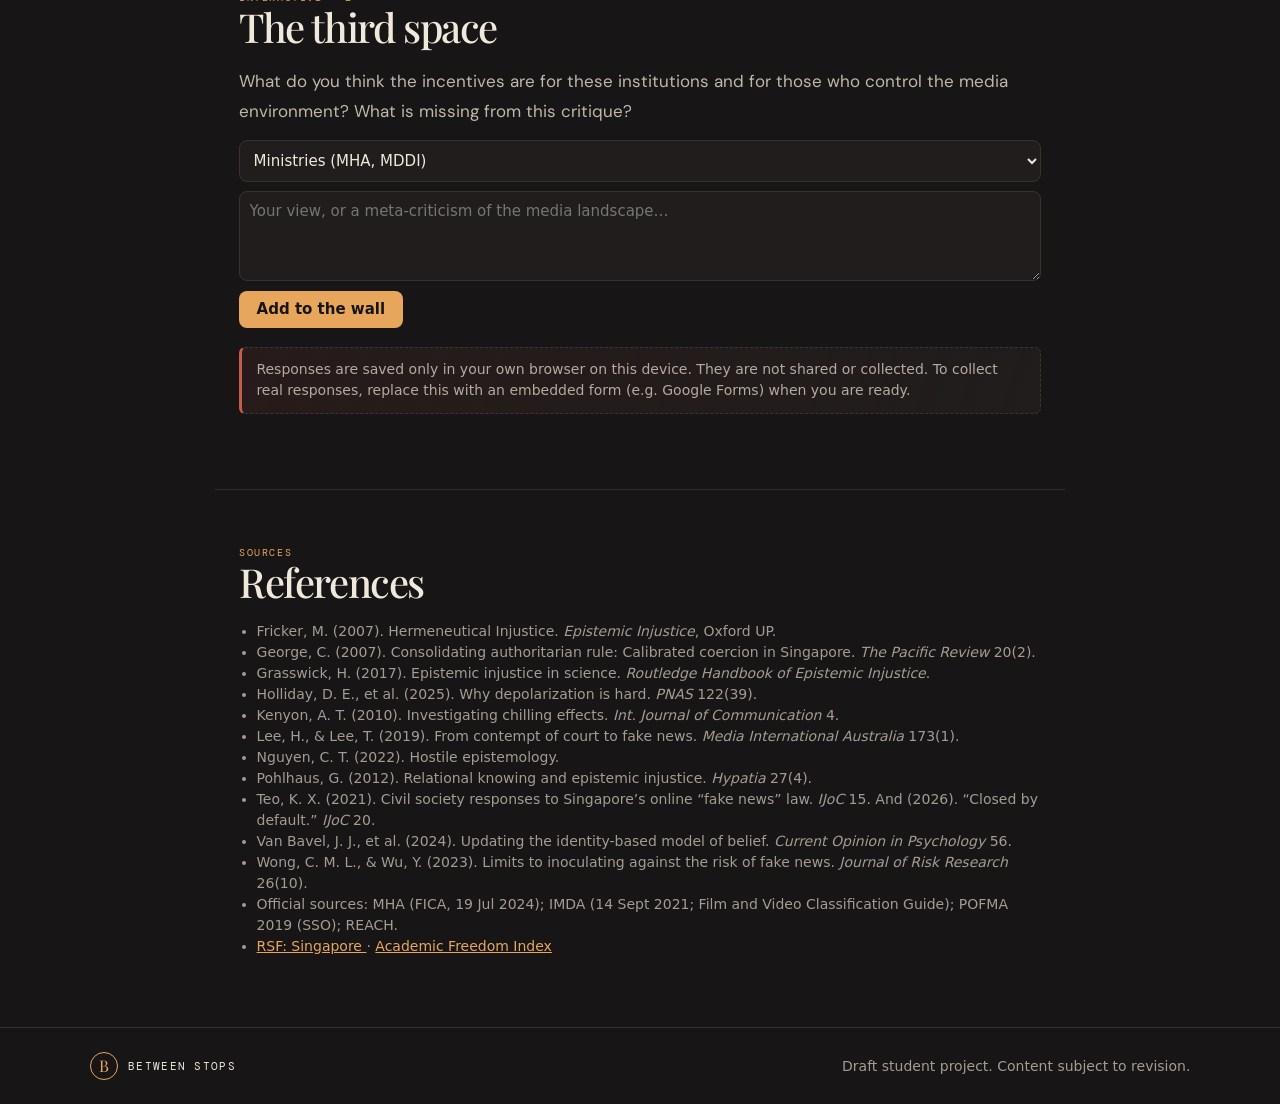
==== commit 0ae33624: "Style the epistemic essay as part of the site Co-authored-by: copilot-swe-agent[bot] <198982749+Copi" ====
--- a/we-are-screwed-lor.html
+++ b/we-are-screwed-lor.html
@@ -3,6 +3,9 @@
   <head>
     <meta charset="utf-8">
     <meta name="viewport" content="width=device-width, initial-scale=1, viewport-fit=cover">
+    <meta name="theme-color" content="#171516">
+    <link rel="icon" href="favicon.svg" type="image/svg+xml">
+    <link rel="stylesheet" href="style.css">
     <title>We Are Screwed Lor — Singapore’s Epistemic Environment</title>
     <style>
       :root {
@@ -287,21 +290,261 @@
         color: var(--mute);
         font: 14px system-ui, sans-serif;
       }
+
+      :root {
+        color-scheme: dark;
+        --bg: #171516;
+        --fg: #f1e8dc;
+        --mute: #a69b91;
+        --card: #201d1c;
+        --line: #38312d;
+        --acc: #e8a65c;
+        --acc2: #e8a65c;
+      }
+
+      html {
+        scroll-padding-top: 4.5rem;
+      }
+
+      body {
+        background:
+          radial-gradient(ellipse at 78% 12%, rgb(133 68 52 / 12%), transparent 34%),
+          var(--paper);
+        color: var(--ink);
+        font: 17px/1.8 var(--sans);
+      }
+
+      .page-nav {
+        top: 0;
+        align-items: center;
+        justify-content: space-between;
+        gap: 1.25rem;
+        padding: 0.8rem 5vw;
+        background: rgb(23 21 22 / 94%);
+        border-bottom: 1px solid rgb(241 232 220 / 9%);
+        backdrop-filter: blur(14px);
+      }
+
+      .page-nav .wordmark {
+        flex: 0 0 auto;
+      }
+
+      .page-nav__links {
+        display: flex;
+        flex: 1;
+        justify-content: center;
+        gap: 1rem;
+        overflow-x: auto;
+      }
+
+      .page-nav a:not(.wordmark) {
+        color: var(--muted);
+        font: 0.65rem var(--mono);
+        letter-spacing: 0.04em;
+        transition: color 180ms ease;
+      }
+
+      .page-nav a:hover {
+        color: var(--amber);
+      }
+
+      .page-nav__home {
+        flex: 0 0 auto;
+        color: var(--amber) !important;
+        text-decoration: none;
+      }
+
+      .article-hero {
+        position: relative;
+        max-width: none;
+        overflow: hidden;
+        padding: 6rem max(7vw, calc((100vw - 850px) / 2)) 4rem;
+        background:
+          radial-gradient(ellipse at 80% 42%, rgb(200 92 74 / 20%), transparent 34%),
+          linear-gradient(115deg, rgb(45 37 43 / 76%), transparent 72%);
+        border-bottom: 1px solid rgb(241 232 220 / 9%);
+      }
+
+      .article-hero > * {
+        max-width: 850px;
+      }
+
+      .article-hero .tag {
+        color: var(--amber);
+        font: 0.64rem var(--mono);
+        letter-spacing: 0.16em;
+      }
+
+      .article-hero h1 {
+        margin: 1rem 0 1.5rem;
+        font: 500 clamp(3.2rem, 8vw, 6.5rem) / 0.98 var(--serif);
+        letter-spacing: -0.055em;
+      }
+
+      .article-hero h1 em {
+        color: var(--amber);
+      }
+
+      .article-hero .lede {
+        max-width: 720px;
+        color: #c2b6aa;
+        font-size: clamp(1.05rem, 2vw, 1.25rem);
+      }
+
+      section {
+        max-width: 850px;
+        padding: 3.5rem 1.5rem;
+        border-color: rgb(241 232 220 / 10%);
+        scroll-margin-top: 4rem;
+      }
+
+      h2 {
+        margin-bottom: 1rem;
+        font: 500 clamp(1.8rem, 4vw, 2.5rem) / 1.15 var(--serif);
+        letter-spacing: -0.035em;
+      }
+
+      h3 {
+        margin-top: 2.4rem;
+        color: var(--amber);
+        font: 500 0.68rem/1.5 var(--mono);
+        letter-spacing: 0.12em;
+      }
+
+      p {
+        color: #c2b6aa;
+      }
+
+      .tag {
+        color: var(--amber);
+        font: 0.62rem var(--mono);
+        letter-spacing: 0.16em;
+      }
+
+      .note {
+        background: linear-gradient(110deg, rgb(200 92 74 / 9%), var(--panel));
+        border-color: rgb(241 232 220 / 12%);
+        border-left-color: var(--red);
+        color: #b6aaa0;
+      }
+
+      th {
+        color: var(--amber);
+      }
+
+      a {
+        color: var(--amber);
+      }
+
+      .node {
+        color: var(--ink);
+        transition: border-color 180ms ease, background 180ms ease;
+      }
+
+      .node:hover {
+        border-color: var(--amber);
+      }
+
+      .node[aria-pressed="true"] {
+        color: var(--paper);
+      }
+
+      #detail,
+      .entry {
+        background: var(--panel);
+        border-color: rgb(241 232 220 / 12%);
+      }
+
+      #detail h4 {
+        color: var(--amber);
+      }
+
+      .go {
+        color: var(--paper);
+        font-weight: 600;
+      }
+
+      footer.page-footer {
+        display: flex;
+        align-items: center;
+        justify-content: space-between;
+        gap: 1rem;
+        max-width: none;
+        padding: 1.5rem 7vw;
+        color: var(--muted);
+      }
+
+      footer.page-footer .wordmark {
+        color: var(--ink);
+        text-decoration: none;
+      }
+
+      @media (max-width: 760px) {
+        .page-nav {
+          gap: 0.8rem;
+        }
+
+        .page-nav__links {
+          justify-content: flex-start;
+        }
+
+        .page-nav__home {
+          display: none;
+        }
+
+        .article-hero {
+          padding: 5rem 1.25rem 3rem;
+        }
+      }
+
+      @media (max-width: 560px) {
+        .page-nav {
+          padding-right: 5vw;
+          padding-left: 5vw;
+        }
+
+        .page-nav__links {
+          gap: 0.8rem;
+        }
+
+        .page-nav__links a {
+          font-size: 0.58rem !important;
+        }
+
+        section {
+          padding: 2.75rem 1.25rem;
+        }
+
+        footer.page-footer {
+          align-items: flex-start;
+          flex-direction: column;
+          padding: 1.5rem 5vw;
+        }
+      }
     </style>
   </head>
   <body>
-    <nav>
-      <a href="#top">Intro</a>
-      <a href="#b1">1 · Research</a>
-      <a href="#b2">2 · Institutions</a>
-      <a href="#b3">3 · Hermeneutic environments</a>
-      <a href="#b4">4 · Conclusion</a>
-      <a href="#map">Network map</a>
-      <a href="#forum">Third space</a>
-      <a href="#refs">References</a>
+    <a class="skip-link" href="#main">Skip to content</a>
+    <nav class="page-nav" aria-label="Page navigation">
+      <a class="wordmark" href="index.html" aria-label="Between Stops home">
+        <span class="wordmark__icon" aria-hidden="true">B</span>
+        <span>BETWEEN STOPS</span>
+      </a>
+      <div class="page-nav__links">
+        <a href="#top">Intro</a>
+        <a href="#b1">1 · Research</a>
+        <a href="#b2">2 · Institutions</a>
+        <a href="#b3">3 · Hermeneutic environments</a>
+        <a href="#b4">4 · Conclusion</a>
+        <a href="#map">Network map</a>
+        <a href="#forum">Third space</a>
+        <a href="#refs">References</a>
+      </div>
+      <a class="page-nav__home" href="index.html">BACK HOME ↗</a>
     </nav>
 
-    <header id="top">
+    <main id="main">
+      <header id="top" class="article-hero">
       <div class="tag">Policy critique · Social epistemology</div>
       <h1>We are screwed <em>lor</em> — but perhaps not quite.</h1>
       <p class="lede">
@@ -323,7 +566,7 @@
         state management remains justified. Either way, we should decide
         knowingly.
       </p>
-    </header>
+      </header>
 
     <section id="b1">
       <div class="tag">Content block 1</div>
@@ -690,7 +933,14 @@
         </li>
       </ul>
     </section>
-    <footer>Draft student project. Content subject to revision.</footer>
+    </main>
+    <footer class="page-footer">
+      <a class="wordmark" href="index.html" aria-label="Between Stops home">
+        <span class="wordmark__icon" aria-hidden="true">B</span>
+        <span>BETWEEN STOPS</span>
+      </a>
+      <span>Draft student project. Content subject to revision.</span>
+    </footer>
 
     <script>
       var ACTORS = [
--- a/style.css
+++ b/style.css
@@ -0,0 +1,928 @@
+@import url("https://fonts.googleapis.com/css2?family=DM+Mono:wght@400;500&family=DM+Sans:wght@400;500;600;700&family=Playfair+Display:ital,wght@0,500;0,600;1,500;1,600&display=swap");
+
+:root {
+  color-scheme: dark;
+  --ink: #f1e8dc;
+  --muted: #a69b91;
+  --paper: #171516;
+  --panel: #201d1c;
+  --line: #38312d;
+  --amber: #e8a65c;
+  --red: #c85c4a;
+  --mono: "DM Mono", "Courier New", monospace;
+  --sans: "DM Sans", Arial, sans-serif;
+  --serif: "Playfair Display", Georgia, serif;
+}
+
+* {
+  box-sizing: border-box;
+}
+
+html {
+  scroll-behavior: smooth;
+}
+
+body {
+  margin: 0;
+  background: var(--paper);
+  color: var(--ink);
+  font-family: var(--sans);
+  -webkit-font-smoothing: antialiased;
+}
+
+a {
+  color: inherit;
+}
+
+.skip-link {
+  position: absolute;
+  top: -4rem;
+  left: 1rem;
+  z-index: 20;
+  padding: 0.75rem 1rem;
+  background: var(--ink);
+  color: var(--paper);
+}
+
+.skip-link:focus {
+  top: 1rem;
+}
+
+.site-header,
+.site-footer {
+  display: flex;
+  align-items: center;
+  justify-content: space-between;
+  padding: 1.25rem 7vw;
+}
+
+.site-header {
+  min-height: 76px;
+  border-bottom: 1px solid rgb(241 232 220 / 9%);
+}
+
+.wordmark {
+  display: inline-flex;
+  align-items: center;
+  gap: 0.65rem;
+  font-family: var(--mono);
+  font-size: 0.68rem;
+  letter-spacing: 0.12em;
+  text-decoration: none;
+}
+
+.wordmark__icon {
+  display: grid;
+  width: 1.75rem;
+  height: 1.75rem;
+  place-items: center;
+  border: 1px solid var(--amber);
+  border-radius: 50%;
+  color: var(--amber);
+  font-family: var(--serif);
+  font-size: 1rem;
+  letter-spacing: 0;
+}
+
+.site-nav {
+  display: flex;
+  gap: 2rem;
+}
+
+.site-nav a,
+.header-note {
+  color: var(--muted);
+  font-size: 0.78rem;
+  text-decoration: none;
+  transition: color 180ms ease;
+}
+
+.site-nav a:hover,
+.header-note:hover {
+  color: var(--amber);
+}
+
+.header-note {
+  font-family: var(--mono);
+  font-size: 0.65rem;
+  letter-spacing: 0.05em;
+}
+
+.header-note span {
+  margin-left: 0.4rem;
+  color: var(--amber);
+}
+
+.hero {
+  position: relative;
+  display: grid;
+  min-height: min(690px, calc(100svh - 76px));
+  grid-template-columns: 0.92fr 1.08fr;
+  align-items: center;
+  gap: 3vw;
+  overflow: hidden;
+  padding: 5rem 7vw 6rem;
+}
+
+.hero__copy {
+  position: relative;
+  z-index: 2;
+  max-width: 520px;
+}
+
+.eyebrow {
+  margin: 0 0 1.5rem;
+  color: var(--amber);
+  font-family: var(--mono);
+  font-size: 0.64rem;
+  letter-spacing: 0.16em;
+}
+
+.eyebrow__dot {
+  display: inline-block;
+  width: 6px;
+  height: 6px;
+  margin: 0 0.55rem 1px 0;
+  border-radius: 50%;
+  background: var(--red);
+  box-shadow: 0 0 12px var(--red);
+}
+
+h1,
+h2,
+h3,
+p {
+  margin-top: 0;
+}
+
+h1,
+.about h2 {
+  margin-bottom: 1.4rem;
+  font-family: var(--serif);
+  font-size: clamp(3.4rem, 6.5vw, 6.6rem);
+  font-weight: 500;
+  letter-spacing: -0.055em;
+  line-height: 0.99;
+}
+
+h1 em,
+.about h2 em {
+  color: var(--amber);
+  font-weight: 500;
+}
+
+.hero__intro {
+  max-width: 350px;
+  margin-bottom: 2rem;
+  color: #c2b6aa;
+  font-size: 0.98rem;
+  line-height: 1.8;
+}
+
+.text-link {
+  display: inline-flex;
+  align-items: center;
+  gap: 1.2rem;
+  padding-bottom: 0.45rem;
+  border-bottom: 1px solid var(--amber);
+  color: var(--ink);
+  font-size: 0.78rem;
+  text-decoration: none;
+}
+
+.text-link span {
+  color: var(--amber);
+  transition: transform 180ms ease;
+}
+
+.text-link:hover span {
+  transform: translateY(3px);
+}
+
+.hero__caption {
+  margin: 4.5rem 0 0;
+  color: #82776e;
+  font-family: var(--mono);
+  font-size: 0.58rem;
+  letter-spacing: 0.11em;
+}
+
+.hero__caption span {
+  padding: 0 0.5rem;
+  color: var(--red);
+}
+
+.night-scene {
+  position: relative;
+  min-height: 450px;
+  overflow: hidden;
+  border: 1px solid rgb(241 232 220 / 10%);
+  background:
+    radial-gradient(ellipse at 68% 46%, rgb(175 91 61 / 20%), transparent 42%),
+    linear-gradient(155deg, #39313a 0%, #27252d 38%, #31201f 75%, #16191d 100%);
+  box-shadow: 0 25px 90px rgb(0 0 0 / 24%);
+}
+
+.night-scene::before {
+  position: absolute;
+  inset: 0;
+  background: linear-gradient(90deg, rgb(13 14 18 / 10%), transparent 48%, rgb(14 12 13 / 16%));
+  content: "";
+}
+
+.night-scene__grain {
+  position: absolute;
+  z-index: 5;
+  inset: 0;
+  background-image: url("data:image/svg+xml,%3Csvg viewBox='0 0 180 180' xmlns='http://www.w3.org/2000/svg'%3E%3Cfilter id='n'%3E%3CfeTurbulence type='fractalNoise' baseFrequency='.9' numOctaves='3' stitchTiles='stitch'/%3E%3C/filter%3E%3Crect width='100%25' height='100%25' filter='url(%23n)' opacity='.16'/%3E%3C/svg%3E");
+  opacity: 0.2;
+  pointer-events: none;
+}
+
+.moon {
+  position: absolute;
+  top: 12%;
+  right: 17%;
+  width: clamp(52px, 8vw, 92px);
+  aspect-ratio: 1;
+  border-radius: 50%;
+  background: #e4b782;
+  box-shadow: 0 0 55px rgb(231 173 116 / 32%), 0 0 130px rgb(231 173 116 / 16%);
+}
+
+.skyline {
+  position: absolute;
+  right: 0;
+  bottom: 24%;
+  left: 0;
+  display: flex;
+  align-items: flex-end;
+  justify-content: space-around;
+}
+
+.skyline span {
+  position: relative;
+  display: block;
+  width: 20%;
+  background-color: #24252b;
+  background-image: repeating-linear-gradient(0deg, transparent 0 18px, rgb(236 166 94 / 27%) 19px 21px),
+    repeating-linear-gradient(90deg, transparent 0 20px, rgb(236 166 94 / 20%) 21px 23px);
+}
+
+.skyline--far {
+  right: 6%;
+  bottom: 33%;
+  left: 18%;
+  opacity: 0.55;
+}
+
+.skyline--far span:nth-child(1) { height: 150px; }
+.skyline--far span:nth-child(2) { height: 210px; }
+.skyline--far span:nth-child(3) { height: 180px; }
+.skyline--far span:nth-child(4) { height: 230px; }
+
+.skyline--near {
+  bottom: 21%;
+  left: -7%;
+  z-index: 1;
+  justify-content: flex-start;
+  gap: 5%;
+}
+
+.skyline--near span {
+  width: 31%;
+  background-color: #1c1e23;
+  background-image: repeating-linear-gradient(0deg, transparent 0 20px, rgb(236 166 94 / 34%) 21px 23px),
+    repeating-linear-gradient(90deg, transparent 0 23px, rgb(236 166 94 / 22%) 24px 26px);
+}
+
+.skyline--near span:nth-child(1) { height: 190px; }
+.skyline--near span:nth-child(2) { height: 245px; }
+.skyline--near span:nth-child(3) { height: 210px; }
+
+.streetlight {
+  position: absolute;
+  z-index: 2;
+  right: 14%;
+  bottom: 19%;
+  width: 2px;
+  height: 37%;
+  background: #17191c;
+}
+
+.streetlight::before {
+  position: absolute;
+  top: 4px;
+  left: -30px;
+  width: 32px;
+  height: 2px;
+  background: #17191c;
+  content: "";
+}
+
+.streetlight i {
+  position: absolute;
+  top: 6px;
+  left: -33px;
+  width: 14px;
+  height: 7px;
+  border-radius: 50% 50% 0 0;
+  background: #e7aa65;
+  box-shadow: 0 2px 24px 7px rgb(231 170 101 / 45%);
+}
+
+.road {
+  position: absolute;
+  right: -15%;
+  bottom: -34%;
+  left: -15%;
+  height: 55%;
+  transform: perspective(160px) rotateX(10deg);
+  background: linear-gradient(180deg, #373039, #181a20);
+}
+
+.bus {
+  position: absolute;
+  z-index: 3;
+  right: 11%;
+  bottom: 18%;
+  width: min(52%, 275px);
+  height: 82px;
+  border: 2px solid #9a543b;
+  border-bottom: 5px solid #773f32;
+  border-radius: 14px 18px 8px 8px;
+  background: linear-gradient(180deg, #d18250 0 13%, #ece0cb 14% 64%, #ac4f3d 65%);
+  box-shadow: 0 10px 24px rgb(0 0 0 / 28%);
+}
+
+.bus__destination {
+  position: absolute;
+  top: -15px;
+  left: 13px;
+  color: #f6c981;
+  font-family: var(--mono);
+  font-size: 7px;
+  letter-spacing: 0.08em;
+}
+
+.bus__windows {
+  display: flex;
+  height: 43%;
+  justify-content: space-evenly;
+  padding: 7px 9px 0;
+}
+
+.bus__windows i {
+  width: 21%;
+  border: 2px solid #624b48;
+  background: linear-gradient(130deg, #424253, #222630);
+}
+
+.bus__windows i:last-child {
+  width: 15%;
+  border-radius: 0 8px 0 0;
+}
+
+.bus__wheels {
+  position: absolute;
+  right: 10%;
+  bottom: -11px;
+  left: 10%;
+  display: flex;
+  justify-content: space-between;
+}
+
+.bus__wheels i {
+  width: 20px;
+  height: 20px;
+  border: 4px solid #2c292b;
+  border-radius: 50%;
+  background: #77706a;
+}
+
+.scene-label {
+  position: absolute;
+  z-index: 6;
+  right: 1.25rem;
+  bottom: 0.5rem;
+  left: 1.25rem;
+  display: flex;
+  justify-content: space-between;
+  color: #c7b5a4;
+  font-family: var(--mono);
+  font-size: 0.56rem;
+  letter-spacing: 0.11em;
+}
+
+.hero__index {
+  position: absolute;
+  right: 7vw;
+  bottom: 2rem;
+  color: #82776e;
+  font-family: var(--mono);
+  font-size: 0.62rem;
+  letter-spacing: 0.12em;
+}
+
+.stories {
+  padding: 6.5rem 7vw 7rem;
+  background: #201d1c;
+}
+
+.section-heading {
+  display: flex;
+  align-items: flex-end;
+  justify-content: space-between;
+  margin-bottom: 2.5rem;
+}
+
+.section-heading .eyebrow {
+  margin-bottom: 0.8rem;
+}
+
+.section-heading h2 {
+  margin-bottom: 0;
+  font-family: var(--serif);
+  font-size: clamp(2.4rem, 4vw, 4rem);
+  font-weight: 500;
+  letter-spacing: -0.04em;
+}
+
+.section-heading > p {
+  margin-bottom: 0.35rem;
+  color: var(--muted);
+  font-size: 0.82rem;
+  line-height: 1.8;
+}
+
+.story-grid {
+  display: grid;
+  grid-template-columns: repeat(3, 1fr);
+  gap: 1.25rem;
+}
+
+.story-card {
+  min-width: 0;
+}
+
+.story-card__link {
+  display: block;
+  color: inherit;
+  text-decoration: none;
+}
+
+.story-card__link:focus-visible {
+  outline: 1px solid var(--amber);
+  outline-offset: 0.5rem;
+}
+
+.story-card--essay .story-card__art {
+  background:
+    radial-gradient(ellipse at 68% 48%, rgb(200 92 74 / 36%), transparent 34%),
+    linear-gradient(145deg, #442832, #25232a 70%);
+}
+
+.essay-light {
+  position: absolute;
+  top: 30%;
+  right: 12%;
+  width: 42%;
+  height: 2px;
+  background: #e8a65c;
+  box-shadow: 0 0 16px #e8a65c, 0 0 44px rgb(232 166 92 / 70%);
+  transform: rotate(-12deg);
+}
+
+.essay-word {
+  position: absolute;
+  right: 11%;
+  bottom: 13%;
+  color: rgb(241 232 220 / 84%);
+  font-family: var(--serif);
+  font-size: clamp(3rem, 8vw, 6rem);
+  letter-spacing: -0.08em;
+  line-height: 0.8;
+  text-shadow: 0 0 35px rgb(200 92 74 / 45%);
+}
+
+.story-card__art {
+  position: relative;
+  height: clamp(180px, 23vw, 285px);
+  overflow: hidden;
+  margin-bottom: 1.2rem;
+}
+
+.story-card--bus .story-card__art {
+  background: linear-gradient(155deg, #60504a, #25232a 68%);
+}
+
+.story-card--void .story-card__art {
+  background: linear-gradient(145deg, #37434a, #282328 72%);
+}
+
+.story-card--kopi .story-card__art {
+  background: linear-gradient(145deg, #562c30, #242127 74%);
+}
+
+.story-card__art::after {
+  position: absolute;
+  inset: 0;
+  border: 1px solid rgb(241 232 220 / 11%);
+  content: "";
+}
+
+.art-sun,
+.art-moon {
+  position: absolute;
+  top: 18%;
+  right: 18%;
+  width: 55px;
+  aspect-ratio: 1;
+  border-radius: 50%;
+  background: #d9975a;
+  box-shadow: 0 0 35px rgb(217 151 90 / 36%);
+}
+
+.art-hdb {
+  position: absolute;
+  right: 0;
+  bottom: 0;
+  left: 0;
+  height: 57%;
+  background: repeating-linear-gradient(0deg, transparent 0 23px, #d18a58 24px 26px),
+    repeating-linear-gradient(90deg, #302a2b 0 34px, #b16d4c 35px 37px);
+}
+
+.art-bus {
+  position: absolute;
+  z-index: 1;
+  right: 10%;
+  bottom: 18%;
+  width: 45%;
+  height: 42px;
+  border: 3px solid #763f35;
+  border-radius: 8px;
+  background: linear-gradient(#e9dec9 0 65%, #b74f3e 66%);
+}
+
+.art-number {
+  position: absolute;
+  z-index: 2;
+  top: 1rem;
+  left: 1rem;
+  color: rgb(245 231 211 / 65%);
+  font-family: var(--mono);
+  font-size: 0.67rem;
+  letter-spacing: 0.1em;
+}
+
+.art-moon {
+  width: 44px;
+  background: #d9c5a6;
+  box-shadow: 0 0 30px rgb(217 197 166 / 28%);
+}
+
+.art-corridor {
+  position: absolute;
+  right: -5%;
+  bottom: 0;
+  left: -5%;
+  height: 56%;
+  background: repeating-linear-gradient(0deg, transparent 0 29px, #c28962 30px 32px),
+    linear-gradient(90deg, #262a30 0 20%, #8a6253 21% 22%, #34323a 23% 78%, #95694f 79% 80%, #272a31 81%);
+  clip-path: polygon(0 0, 100% 0, 89% 100%, 11% 100%);
+}
+
+.art-plant {
+  position: absolute;
+  right: 13%;
+  bottom: 10%;
+  width: 28px;
+  height: 54px;
+  border-right: 2px solid #667260;
+  transform: rotate(12deg);
+}
+
+.art-plant::before,
+.art-plant::after {
+  position: absolute;
+  top: 9px;
+  right: -1px;
+  width: 26px;
+  height: 11px;
+  border-radius: 100% 0;
+  background: #68735d;
+  content: "";
+  transform: rotate(-35deg);
+}
+
+.art-plant::after {
+  top: 25px;
+  right: 0;
+  transform: rotate(25deg) scaleX(-1);
+}
+
+.art-neon {
+  position: absolute;
+  top: 25%;
+  left: 15%;
+  width: 70%;
+  height: 2px;
+  background: #e67b67;
+  box-shadow: 0 0 14px #eb725d, 0 0 30px rgb(235 114 93 / 65%);
+}
+
+.art-cup {
+  position: absolute;
+  bottom: 18%;
+  left: 50%;
+  width: 77px;
+  height: 70px;
+  border: 2px solid #e3c9a7;
+  border-top: 7px solid #e3c9a7;
+  border-radius: 4px 4px 28px 28px;
+  background: linear-gradient(#5e3028 0 72%, #d2a276 73%);
+  box-shadow: 0 0 36px rgb(202 111 79 / 18%);
+  transform: translateX(-50%);
+}
+
+.art-cup::after {
+  position: absolute;
+  top: 5px;
+  right: -18px;
+  width: 15px;
+  height: 25px;
+  border: 3px solid #e3c9a7;
+  border-left: 0;
+  border-radius: 0 12px 12px 0;
+  content: "";
+}
+
+.art-spoon {
+  position: absolute;
+  bottom: 32%;
+  left: 61%;
+  width: 3px;
+  height: 78px;
+  background: #d8cbb7;
+  transform: rotate(22deg);
+}
+
+.art-spoon::before {
+  position: absolute;
+  top: -8px;
+  left: -4px;
+  width: 10px;
+  height: 14px;
+  border-radius: 50%;
+  background: #d8cbb7;
+  content: "";
+}
+
+.story-card__meta {
+  display: flex;
+  justify-content: space-between;
+  gap: 0.5rem;
+  margin-bottom: 0.65rem;
+  color: #92877e;
+  font-family: var(--mono);
+  font-size: 0.54rem;
+  letter-spacing: 0.06em;
+}
+
+.story-card h3 {
+  margin-bottom: 0.5rem;
+  font-family: var(--serif);
+  font-size: 1.45rem;
+  font-weight: 500;
+}
+
+.story-card > p {
+  max-width: 320px;
+  margin-bottom: 0;
+  color: var(--muted);
+  font-size: 0.8rem;
+  line-height: 1.75;
+}
+
+.about {
+  position: relative;
+  overflow: hidden;
+  padding: 7rem 7vw;
+  background:
+    radial-gradient(ellipse at 76% 43%, rgb(133 68 52 / 22%), transparent 35%),
+    #171516;
+}
+
+.about .eyebrow {
+  margin-bottom: 1.4rem;
+}
+
+.about h2 {
+  max-width: 720px;
+  font-size: clamp(3rem, 5.7vw, 5.6rem);
+}
+
+.about__copy {
+  max-width: 435px;
+  margin-bottom: 1.8rem;
+  color: #b6aaa0;
+  font-size: 0.9rem;
+  line-height: 1.9;
+}
+
+.about__stamp {
+  position: absolute;
+  top: 50%;
+  right: 10%;
+  display: grid;
+  width: clamp(110px, 15vw, 190px);
+  aspect-ratio: 1;
+  place-content: center;
+  border: 1px solid rgb(232 166 92 / 50%);
+  border-radius: 50%;
+  color: rgb(232 166 92 / 78%);
+  font-family: var(--mono);
+  font-size: clamp(0.55rem, 1vw, 0.8rem);
+  letter-spacing: 0.12em;
+  line-height: 1.8;
+  text-align: center;
+  transform: translateY(-35%) rotate(-12deg);
+}
+
+.site-footer {
+  min-height: 86px;
+  border-top: 1px solid rgb(241 232 220 / 9%);
+  color: #92877e;
+  font-size: 0.65rem;
+}
+
+.site-footer .wordmark {
+  color: var(--ink);
+}
+
+.site-footer p {
+  margin: 0;
+}
+
+.site-footer > span {
+  font-family: var(--mono);
+  font-size: 0.58rem;
+  letter-spacing: 0.08em;
+}
+
+@media (max-width: 850px) {
+  .hero {
+    min-height: auto;
+    grid-template-columns: 1fr;
+    gap: 3rem;
+    padding-top: 5rem;
+  }
+
+  .hero__copy {
+    max-width: 600px;
+  }
+
+  .hero__caption {
+    margin-top: 2.5rem;
+  }
+
+  .night-scene {
+    min-height: 430px;
+  }
+
+  .hero__index {
+    bottom: 1.5rem;
+  }
+
+  .story-grid {
+    grid-template-columns: 1fr 1fr;
+    row-gap: 2.5rem;
+  }
+
+  .story-card__art {
+    height: clamp(210px, 34vw, 300px);
+  }
+
+  .about__stamp {
+    right: 7%;
+    opacity: 0.65;
+  }
+}
+
+@media (max-width: 560px) {
+  .site-header,
+  .site-footer {
+    padding-right: 5vw;
+    padding-left: 5vw;
+  }
+
+  .site-header {
+    min-height: 68px;
+  }
+
+  .wordmark {
+    gap: 0.45rem;
+    font-size: 0.57rem;
+  }
+
+  .site-nav {
+    gap: 0.9rem;
+  }
+
+  .site-nav a {
+    font-size: 0.66rem;
+  }
+
+  .header-note {
+    display: none;
+  }
+
+  .hero {
+    padding: 4rem 5vw 5rem;
+  }
+
+  h1 {
+    font-size: clamp(3.3rem, 16vw, 5rem);
+  }
+
+  .night-scene {
+    min-height: 340px;
+  }
+
+  .skyline--far span:nth-child(1) { height: 105px; }
+  .skyline--far span:nth-child(2) { height: 145px; }
+  .skyline--far span:nth-child(3) { height: 125px; }
+  .skyline--far span:nth-child(4) { height: 160px; }
+  .skyline--near span:nth-child(1) { height: 135px; }
+  .skyline--near span:nth-child(2) { height: 170px; }
+  .skyline--near span:nth-child(3) { height: 145px; }
+
+  .bus {
+    width: 58%;
+    height: 68px;
+  }
+
+  .stories {
+    padding: 4.5rem 5vw;
+  }
+
+  .section-heading {
+    display: block;
+  }
+
+  .section-heading > p {
+    margin-top: 0.8rem;
+  }
+
+  .story-grid {
+    grid-template-columns: 1fr;
+    gap: 2.5rem;
+  }
+
+  .story-card__art {
+    height: 65vw;
+    max-height: 300px;
+  }
+
+  .about {
+    padding: 5rem 5vw;
+  }
+
+  .about h2 {
+    position: relative;
+    z-index: 1;
+    font-size: clamp(2.8rem, 13vw, 4.5rem);
+  }
+
+  .about__stamp {
+    top: 16%;
+    right: 6%;
+    width: 95px;
+    opacity: 0.35;
+  }
+
+  .site-footer {
+    flex-wrap: wrap;
+    gap: 1rem;
+    padding-top: 1.2rem;
+    padding-bottom: 1.2rem;
+  }
+
+  .site-footer p {
+    order: 1;
+    width: 100%;
+  }
+}
+
+@media (prefers-reduced-motion: reduce) {
+  html {
+    scroll-behavior: auto;
+  }
+
+  *,
+  *::before,
+  *::after {
+    transition-duration: 0.01ms !important;
+  }
+}
